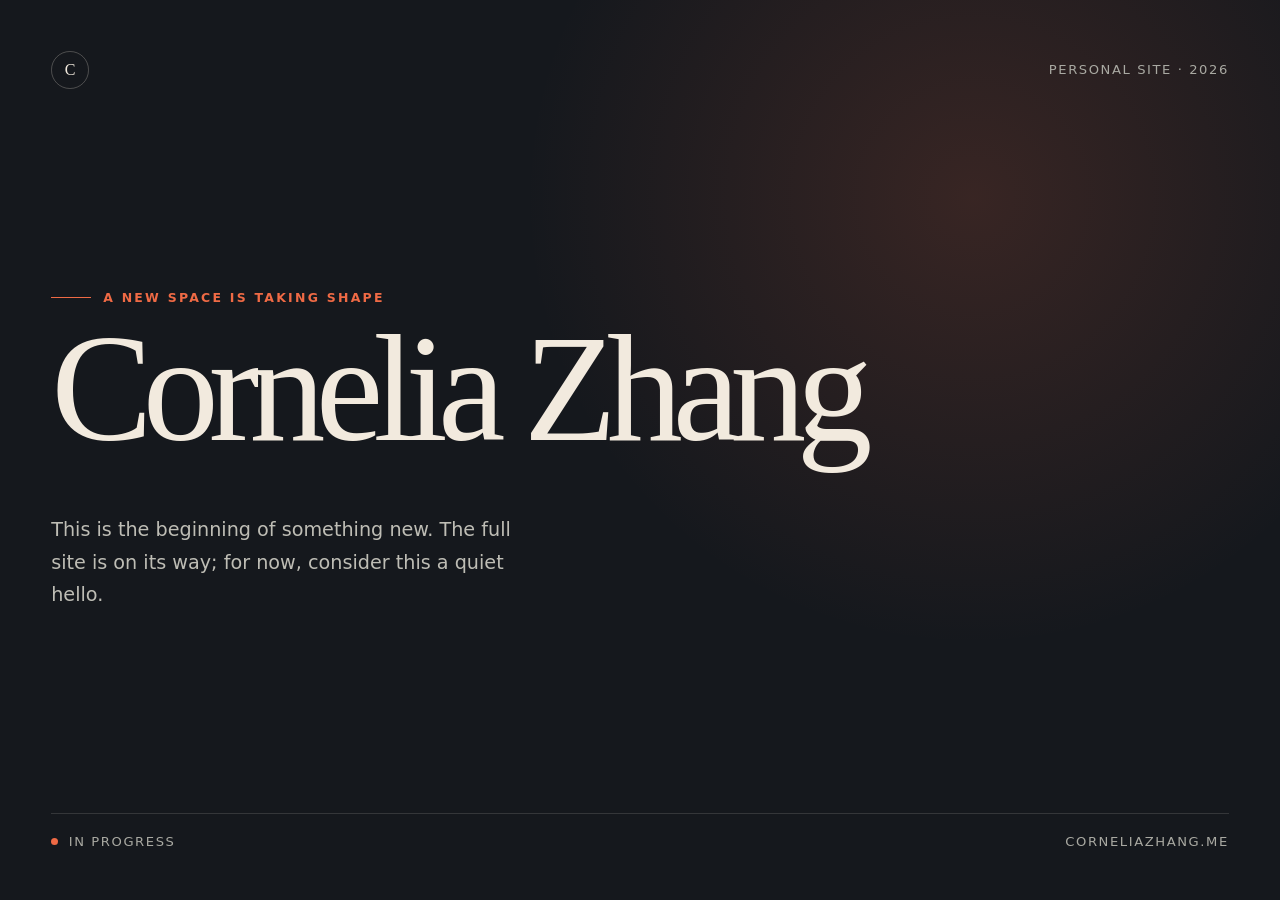
==== index.html @ 50d10817 "Add initial personal site" ====
<!doctype html>
<html lang="en">
  <head>
    <meta charset="UTF-8" />
    <meta name="viewport" content="width=device-width, initial-scale=1" />
    <meta
      name="description"
      content="The personal website of Cornelia Zhang."
    />
    <meta name="theme-color" content="#15181d" />
    <link
      rel="icon"
      type="image/svg+xml"
      href="data:image/svg+xml,%3Csvg xmlns='http://www.w3.org/2000/svg' viewBox='0 0 64 64'%3E%3Crect width='64' height='64' rx='16' fill='%2315181d'/%3E%3Cpath d='M42 20c-2.6-3-6.1-4.5-10.3-4.5C22.5 15.5 16 22.2 16 32s6.5 16.5 15.7 16.5c4.2 0 7.7-1.5 10.3-4.5' fill='none' stroke='%23f2eade' stroke-width='5' stroke-linecap='round'/%3E%3Ccircle cx='44' cy='32' r='3.5' fill='%23ef6a45'/%3E%3C/svg%3E"
    />
    <title>Cornelia Zhang</title>
    <style>
      :root {
        color-scheme: dark;
        font-family: Inter, ui-sans-serif, system-ui, -apple-system,
          BlinkMacSystemFont, "Segoe UI", sans-serif;
        background: #15181d;
        color: #f2eade;
      }

      * {
        box-sizing: border-box;
      }

      body {
        min-width: 320px;
        min-height: 100vh;
        margin: 0;
        overflow: hidden;
        background:
          radial-gradient(circle at 76% 22%, rgba(239, 106, 69, 0.16), transparent 28rem),
          #15181d;
      }

      body::before {
        position: fixed;
        inset: 0;
        z-index: -1;
        background-image:
          linear-gradient(rgba(242, 234, 222, 0.055) 1px, transparent 1px),
          linear-gradient(90deg, rgba(242, 234, 222, 0.055) 1px, transparent 1px);
        background-size: 4.5rem 4.5rem;
        content: "";
        mask-image: linear-gradient(to bottom, black, transparent 78%);
      }

      main {
        display: grid;
        min-height: 100vh;
        grid-template-rows: auto 1fr auto;
        padding: clamp(1.5rem, 4vw, 3.75rem);
      }

      header,
      footer {
        display: flex;
        align-items: center;
        justify-content: space-between;
        color: #a9a9a2;
        font-size: 0.82rem;
        letter-spacing: 0.12em;
        text-transform: uppercase;
      }

      .mark {
        display: grid;
        width: 2.35rem;
        height: 2.35rem;
        place-items: center;
        border: 1px solid rgba(242, 234, 222, 0.25);
        border-radius: 50%;
        color: #f2eade;
        font-family: Georgia, "Times New Roman", serif;
        font-size: 1rem;
        letter-spacing: 0;
        text-transform: none;
      }

      .intro {
        align-self: center;
        max-width: 68rem;
        padding: 6vh 0;
      }

      .eyebrow {
        display: flex;
        align-items: center;
        gap: 0.75rem;
        margin: 0 0 1.35rem;
        color: #ef6a45;
        font-size: 0.78rem;
        font-weight: 600;
        letter-spacing: 0.18em;
        text-transform: uppercase;
      }

      .eyebrow::before {
        width: 2.5rem;
        height: 1px;
        background: currentColor;
        content: "";
      }

      h1 {
        max-width: 11ch;
        margin: 0;
        font-family: Georgia, "Times New Roman", serif;
        font-size: clamp(4rem, 12vw, 9.5rem);
        font-weight: 400;
        letter-spacing: -0.065em;
        line-height: 0.84;
      }

      .note {
        max-width: 31rem;
        margin: clamp(2rem, 5vw, 3.75rem) 0 0;
        color: #bebdb5;
        font-size: clamp(1rem, 1.6vw, 1.2rem);
        line-height: 1.7;
      }

      footer {
        border-top: 1px solid rgba(242, 234, 222, 0.14);
        padding-top: 1.25rem;
      }

      .status {
        display: flex;
        align-items: center;
        gap: 0.65rem;
      }

      .status::before {
        width: 0.45rem;
        height: 0.45rem;
        border-radius: 50%;
        background: #ef6a45;
        content: "";
        box-shadow: 0 0 0 0 rgba(239, 106, 69, 0.5);
        animation: pulse 2.8s ease-out infinite;
      }

      @keyframes pulse {
        45% {
          box-shadow: 0 0 0 0.45rem rgba(239, 106, 69, 0);
        }
      }

      @media (max-width: 40rem) {
        body::before {
          background-size: 3.5rem 3.5rem;
        }

        header span:last-child,
        footer span:last-child {
          display: none;
        }

        h1 {
          font-size: clamp(4rem, 21vw, 6.5rem);
        }
      }

      @media (prefers-reduced-motion: reduce) {
        .status::before {
          animation: none;
        }
      }
    </style>
  </head>
  <body>
    <main>
      <header>
        <span class="mark" aria-label="Cornelia Zhang">C</span>
        <span>Personal site · 2026</span>
      </header>

      <section class="intro" aria-labelledby="site-title">
        <p class="eyebrow">A new space is taking shape</p>
        <h1 id="site-title">Cornelia Zhang</h1>
        <p class="note">
          This is the beginning of something new. The full site is on its way;
          for now, consider this a quiet hello.
        </p>
      </section>

      <footer>
        <span class="status">In progress</span>
        <span>corneliazhang.me</span>
      </footer>
    </main>
  </body>
</html>
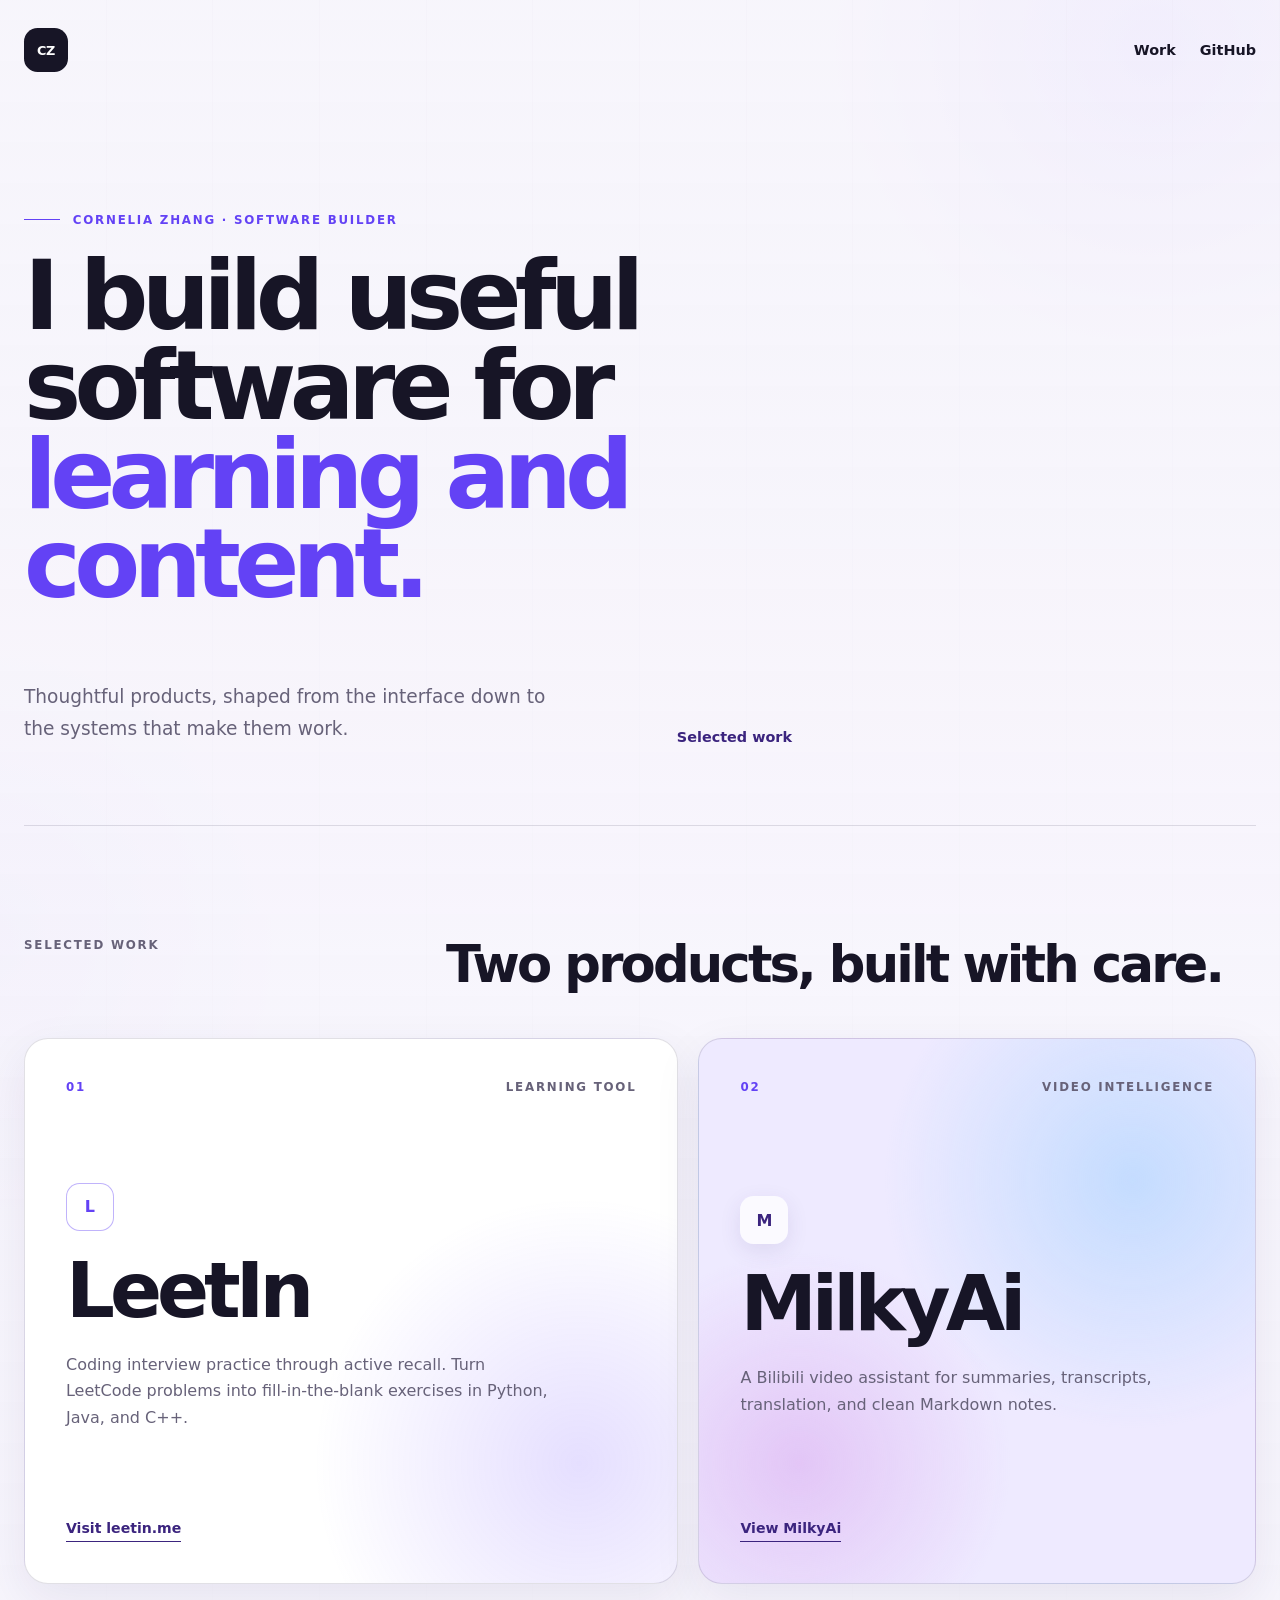
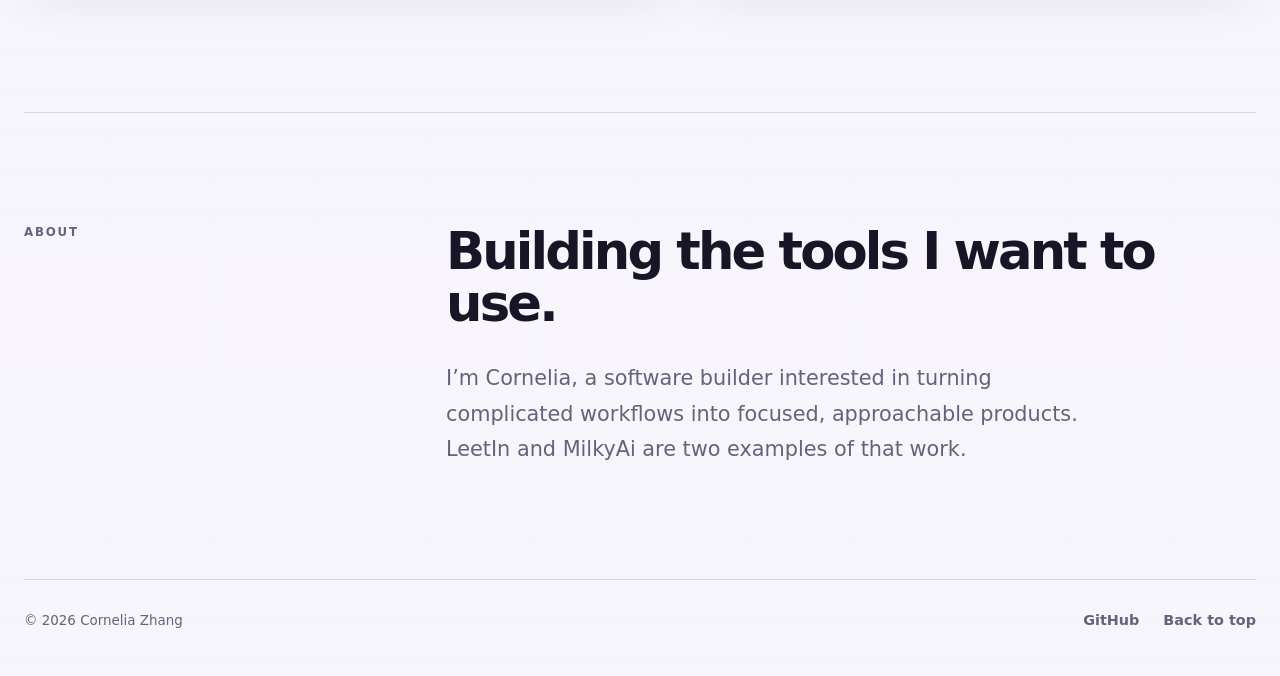
==== commit 436f6897: "Build portfolio homepage" ====
--- a/index.html
+++ b/index.html
@@ -3,196 +3,82 @@
   <head>
     <meta charset="UTF-8" />
     <meta name="viewport" content="width=device-width, initial-scale=1" />
-    <meta
-      name="description"
-      content="The personal website of Cornelia Zhang."
-    />
-    <meta name="theme-color" content="#15181d" />
-    <link
-      rel="icon"
-      type="image/svg+xml"
-      href="data:image/svg+xml,%3Csvg xmlns='http://www.w3.org/2000/svg' viewBox='0 0 64 64'%3E%3Crect width='64' height='64' rx='16' fill='%2315181d'/%3E%3Cpath d='M42 20c-2.6-3-6.1-4.5-10.3-4.5C22.5 15.5 16 22.2 16 32s6.5 16.5 15.7 16.5c4.2 0 7.7-1.5 10.3-4.5' fill='none' stroke='%23f2eade' stroke-width='5' stroke-linecap='round'/%3E%3Ccircle cx='44' cy='32' r='3.5' fill='%23ef6a45'/%3E%3C/svg%3E"
-    />
-    <title>Cornelia Zhang</title>
-    <style>
-      :root {
-        color-scheme: dark;
-        font-family: Inter, ui-sans-serif, system-ui, -apple-system,
-          BlinkMacSystemFont, "Segoe UI", sans-serif;
-        background: #15181d;
-        color: #f2eade;
-      }
-
-      * {
-        box-sizing: border-box;
-      }
-
-      body {
-        min-width: 320px;
-        min-height: 100vh;
-        margin: 0;
-        overflow: hidden;
-        background:
-          radial-gradient(circle at 76% 22%, rgba(239, 106, 69, 0.16), transparent 28rem),
-          #15181d;
-      }
-
-      body::before {
-        position: fixed;
-        inset: 0;
-        z-index: -1;
-        background-image:
-          linear-gradient(rgba(242, 234, 222, 0.055) 1px, transparent 1px),
-          linear-gradient(90deg, rgba(242, 234, 222, 0.055) 1px, transparent 1px);
-        background-size: 4.5rem 4.5rem;
-        content: "";
-        mask-image: linear-gradient(to bottom, black, transparent 78%);
-      }
-
-      main {
-        display: grid;
-        min-height: 100vh;
-        grid-template-rows: auto 1fr auto;
-        padding: clamp(1.5rem, 4vw, 3.75rem);
-      }
-
-      header,
-      footer {
-        display: flex;
-        align-items: center;
-        justify-content: space-between;
-        color: #a9a9a2;
-        font-size: 0.82rem;
-        letter-spacing: 0.12em;
-        text-transform: uppercase;
-      }
-
-      .mark {
-        display: grid;
-        width: 2.35rem;
-        height: 2.35rem;
-        place-items: center;
-        border: 1px solid rgba(242, 234, 222, 0.25);
-        border-radius: 50%;
-        color: #f2eade;
-        font-family: Georgia, "Times New Roman", serif;
-        font-size: 1rem;
-        letter-spacing: 0;
-        text-transform: none;
-      }
-
-      .intro {
-        align-self: center;
-        max-width: 68rem;
-        padding: 6vh 0;
-      }
-
-      .eyebrow {
-        display: flex;
-        align-items: center;
-        gap: 0.75rem;
-        margin: 0 0 1.35rem;
-        color: #ef6a45;
-        font-size: 0.78rem;
-        font-weight: 600;
-        letter-spacing: 0.18em;
-        text-transform: uppercase;
-      }
-
-      .eyebrow::before {
-        width: 2.5rem;
-        height: 1px;
-        background: currentColor;
-        content: "";
-      }
-
-      h1 {
-        max-width: 11ch;
-        margin: 0;
-        font-family: Georgia, "Times New Roman", serif;
-        font-size: clamp(4rem, 12vw, 9.5rem);
-        font-weight: 400;
-        letter-spacing: -0.065em;
-        line-height: 0.84;
-      }
-
-      .note {
-        max-width: 31rem;
-        margin: clamp(2rem, 5vw, 3.75rem) 0 0;
-        color: #bebdb5;
-        font-size: clamp(1rem, 1.6vw, 1.2rem);
-        line-height: 1.7;
-      }
-
-      footer {
-        border-top: 1px solid rgba(242, 234, 222, 0.14);
-        padding-top: 1.25rem;
-      }
-
-      .status {
-        display: flex;
-        align-items: center;
-        gap: 0.65rem;
-      }
-
-      .status::before {
-        width: 0.45rem;
-        height: 0.45rem;
-        border-radius: 50%;
-        background: #ef6a45;
-        content: "";
-        box-shadow: 0 0 0 0 rgba(239, 106, 69, 0.5);
-        animation: pulse 2.8s ease-out infinite;
-      }
-
-      @keyframes pulse {
-        45% {
-          box-shadow: 0 0 0 0.45rem rgba(239, 106, 69, 0);
-        }
-      }
-
-      @media (max-width: 40rem) {
-        body::before {
-          background-size: 3.5rem 3.5rem;
-        }
-
-        header span:last-child,
-        footer span:last-child {
-          display: none;
-        }
-
-        h1 {
-          font-size: clamp(4rem, 21vw, 6.5rem);
-        }
-      }
-
-      @media (prefers-reduced-motion: reduce) {
-        .status::before {
-          animation: none;
-        }
-      }
-    </style>
+    <meta name="description" content="Cornelia Zhang is a software builder creating thoughtful tools for learning and content." />
+    <meta name="theme-color" content="#f7f5fc" />
+    <link rel="icon" type="image/svg+xml" href="data:image/svg+xml,%3Csvg xmlns='http://www.w3.org/2000/svg' viewBox='0 0 64 64'%3E%3Crect width='64' height='64' rx='17' fill='%236342f5'/%3E%3Cpath d='M42 20c-2.6-3-6.1-4.5-10.3-4.5C22.5 15.5 16 22.2 16 32s6.5 16.5 15.7 16.5c4.2 0 7.7-1.5 10.3-4.5' fill='none' stroke='white' stroke-width='5' stroke-linecap='round'/%3E%3Ccircle cx='44' cy='32' r='3.5' fill='%23d7cfff'/%3E%3C/svg%3E" />
+    <link rel="stylesheet" href="./styles.css" />
+    <title>Cornelia Zhang — Software Builder</title>
   </head>
   <body>
-    <main>
-      <header>
-        <span class="mark" aria-label="Cornelia Zhang">C</span>
-        <span>Personal site · 2026</span>
-      </header>
+    <div class="ambient ambient-one" aria-hidden="true"></div>
+    <div class="ambient ambient-two" aria-hidden="true"></div>
 
-      <section class="intro" aria-labelledby="site-title">
-        <p class="eyebrow">A new space is taking shape</p>
-        <h1 id="site-title">Cornelia Zhang</h1>
-        <p class="note">
-          This is the beginning of something new. The full site is on its way;
-          for now, consider this a quiet hello.
-        </p>
+    <header class="site-header">
+      <a class="wordmark" href="#top" aria-label="Cornelia Zhang, home"><span>CZ</span></a>
+      <nav aria-label="Primary navigation">
+        <a href="#work">Work</a>
+        <a href="https://github.com/Kaitzz" target="_blank" rel="noopener noreferrer">GitHub</a>
+      </nav>
+    </header>
+
+    <main id="top">
+      <section class="hero" aria-labelledby="hero-title">
+        <p class="kicker">Cornelia Zhang · Software Builder</p>
+        <h1 id="hero-title">I build useful software for <span>learning and content.</span></h1>
+        <div class="hero-footer">
+          <p>Thoughtful products, shaped from the interface down to the systems that make them work.</p>
+          <a class="text-link" href="#work">Selected work</a>
+        </div>
       </section>
 
-      <footer>
-        <span class="status">In progress</span>
-        <span>corneliazhang.me</span>
-      </footer>
+      <section class="work" id="work" aria-labelledby="work-title">
+        <div class="section-heading">
+          <p class="section-label">Selected work</p>
+          <h2 id="work-title">Two products, built with care.</h2>
+        </div>
+
+        <div class="project-grid">
+          <article class="project-card project-leetin">
+            <a class="project-link" href="https://leetin.me/" target="_blank" rel="noopener noreferrer" aria-label="Visit LeetIn">
+              <div class="project-topline"><span class="project-number">01</span><span>Learning tool</span></div>
+              <div class="project-copy">
+                <div class="product-mark leetin-mark" aria-hidden="true">L</div>
+                <h3>LeetIn</h3>
+                <p>Coding interview practice through active recall. Turn LeetCode problems into fill-in-the-blank exercises in Python, Java, and C++.</p>
+              </div>
+              <span class="project-action">Visit leetin.me</span>
+            </a>
+          </article>
+
+          <article class="project-card project-milky">
+            <a class="project-link" href="./milky/" aria-label="Visit the MilkyAi project page">
+              <div class="project-topline"><span class="project-number">02</span><span>Video intelligence</span></div>
+              <div class="project-copy">
+                <div class="product-mark milky-mark" aria-hidden="true">M</div>
+                <h3>MilkyAi</h3>
+                <p>A Bilibili video assistant for summaries, transcripts, translation, and clean Markdown notes.</p>
+              </div>
+              <span class="project-action">View MilkyAi</span>
+            </a>
+          </article>
+        </div>
+      </section>
+
+      <section class="about" aria-labelledby="about-title">
+        <p class="section-label">About</p>
+        <div class="about-content">
+          <h2 id="about-title">Building the tools I want to use.</h2>
+          <p>I’m Cornelia, a software builder interested in turning complicated workflows into focused, approachable products. LeetIn and MilkyAi are two examples of that work.</p>
+        </div>
+      </section>
     </main>
+
+    <footer>
+      <p>© 2026 Cornelia Zhang</p>
+      <div class="footer-links">
+        <a href="https://github.com/Kaitzz" target="_blank" rel="noopener noreferrer">GitHub</a>
+        <a href="#top">Back to top</a>
+      </div>
+    </footer>
   </body>
 </html>
--- a/styles.css
+++ b/styles.css
@@ -0,0 +1,278 @@
+:root {
+  color-scheme: light;
+  --ink: #171526;
+  --muted: #676279;
+  --violet: #6342f5;
+  --violet-dark: #3b247e;
+  --paper: #f7f5fc;
+  --white: #ffffff;
+  --line: rgba(45, 37, 75, 0.14);
+  font-family: Inter, ui-sans-serif, system-ui, -apple-system, BlinkMacSystemFont, "Segoe UI", sans-serif;
+  background: var(--paper);
+  color: var(--ink);
+  font-synthesis: none;
+}
+
+* { box-sizing: border-box; }
+html { scroll-behavior: smooth; }
+
+body {
+  min-width: 320px;
+  margin: 0;
+  overflow-x: hidden;
+  background:
+    linear-gradient(rgba(247, 245, 252, 0.76), rgba(247, 245, 252, 0.98)),
+    repeating-linear-gradient(90deg, transparent 0, transparent calc(8.333vw - 1px), rgba(45, 37, 75, 0.05) calc(8.333vw - 1px), rgba(45, 37, 75, 0.05) 8.333vw);
+  color: var(--ink);
+}
+
+a { color: inherit; text-decoration: none; }
+
+.ambient {
+  position: absolute;
+  z-index: -1;
+  border-radius: 50%;
+  pointer-events: none;
+}
+
+.ambient-one {
+  top: -18rem;
+  right: -13rem;
+  width: 42rem;
+  height: 42rem;
+  background: radial-gradient(circle, rgba(164, 139, 255, 0.28), transparent 67%);
+}
+
+.ambient-two {
+  top: 40rem;
+  left: -20rem;
+  width: 38rem;
+  height: 38rem;
+  background: radial-gradient(circle, rgba(99, 66, 245, 0.13), transparent 68%);
+}
+
+.site-header, main, footer {
+  width: min(100% - 3rem, 78rem);
+  margin-inline: auto;
+}
+
+.site-header {
+  display: flex;
+  align-items: center;
+  justify-content: space-between;
+  padding-top: 1.75rem;
+}
+
+.wordmark {
+  display: grid;
+  width: 2.75rem;
+  height: 2.75rem;
+  place-items: center;
+  border-radius: 0.85rem;
+  background: var(--ink);
+  color: var(--white);
+  font-size: 0.8rem;
+  font-weight: 750;
+  letter-spacing: -0.03em;
+  transition: transform 180ms ease, background-color 180ms ease;
+}
+
+.wordmark:hover { transform: rotate(-4deg); background: var(--violet); }
+nav, .footer-links { display: flex; align-items: center; gap: 1.5rem; }
+
+nav a, .footer-links a, .text-link {
+  position: relative;
+  font-size: 0.9rem;
+  font-weight: 650;
+}
+
+nav a::after, .footer-links a::after, .text-link::after {
+  position: absolute;
+  right: 0;
+  bottom: -0.3rem;
+  left: 0;
+  height: 1px;
+  background: currentColor;
+  content: "";
+  transform: scaleX(0);
+  transform-origin: right;
+  transition: transform 180ms ease;
+}
+
+nav a:hover::after, .footer-links a:hover::after, .text-link:hover::after {
+  transform: scaleX(1);
+  transform-origin: left;
+}
+
+.hero {
+  display: flex;
+  min-height: min(47rem, calc(100vh - 4.5rem));
+  flex-direction: column;
+  justify-content: center;
+  padding: clamp(5.5rem, 11vw, 9.5rem) 0 5rem;
+}
+
+.kicker, .section-label, .project-topline {
+  margin: 0;
+  font-size: 0.74rem;
+  font-weight: 720;
+  letter-spacing: 0.15em;
+  text-transform: uppercase;
+}
+
+.kicker { display: flex; align-items: center; gap: 0.8rem; color: var(--violet); }
+.kicker::before { width: 2.25rem; height: 1px; background: currentColor; content: ""; }
+
+h1 {
+  max-width: 15ch;
+  margin: 1.6rem 0 0;
+  font-size: clamp(3.4rem, 7.5vw, 7rem);
+  font-weight: 640;
+  letter-spacing: -0.07em;
+  line-height: 0.93;
+}
+
+h1 span { color: var(--violet); }
+
+.hero-footer {
+  display: grid;
+  max-width: 48rem;
+  grid-template-columns: 1fr auto;
+  align-items: end;
+  gap: 3rem;
+  margin-top: clamp(2.5rem, 6vw, 4.5rem);
+}
+
+.hero-footer p {
+  max-width: 34rem;
+  margin: 0;
+  color: var(--muted);
+  font-size: clamp(1rem, 1.5vw, 1.16rem);
+  line-height: 1.7;
+}
+
+.text-link { color: var(--violet-dark); white-space: nowrap; }
+.work { padding: 7rem 0 8rem; border-top: 1px solid var(--line); }
+
+.section-heading {
+  display: grid;
+  grid-template-columns: 0.65fr 1.35fr;
+  align-items: start;
+  gap: 2rem;
+  margin-bottom: 3rem;
+}
+
+.section-label { color: var(--muted); }
+
+.section-heading h2, .about h2 {
+  margin: 0;
+  font-size: clamp(2rem, 4vw, 3.7rem);
+  font-weight: 610;
+  letter-spacing: -0.055em;
+  line-height: 1.02;
+}
+
+.project-grid { display: grid; grid-template-columns: 1.08fr 0.92fr; gap: 1.25rem; }
+
+.project-card {
+  min-height: 34rem;
+  overflow: hidden;
+  border: 1px solid var(--line);
+  border-radius: 1.5rem;
+  box-shadow: 0 1rem 3rem rgba(41, 29, 84, 0.08);
+  transition: transform 240ms ease, box-shadow 240ms ease;
+}
+
+.project-card:hover { transform: translateY(-0.4rem); box-shadow: 0 1.5rem 4rem rgba(41, 29, 84, 0.14); }
+
+.project-leetin {
+  background: radial-gradient(circle at 85% 78%, rgba(112, 77, 255, 0.18), transparent 38%), var(--white);
+}
+
+.project-milky {
+  background: radial-gradient(circle at 18% 78%, rgba(213, 154, 236, 0.45), transparent 34%), radial-gradient(circle at 78% 26%, rgba(147, 204, 255, 0.46), transparent 42%), #eeeaff;
+}
+
+.project-link {
+  display: flex;
+  height: 100%;
+  min-height: inherit;
+  flex-direction: column;
+  padding: clamp(1.5rem, 3.2vw, 2.6rem);
+}
+
+.project-topline { display: flex; justify-content: space-between; color: var(--muted); }
+.project-number { color: var(--violet); }
+.project-copy { margin: auto 0; }
+
+.product-mark {
+  display: grid;
+  width: 3rem;
+  height: 3rem;
+  place-items: center;
+  margin-bottom: 1.5rem;
+  border-radius: 0.85rem;
+  font-weight: 800;
+}
+
+.leetin-mark { border: 1px solid rgba(99, 66, 245, 0.4); background: rgba(255, 255, 255, 0.72); color: var(--violet); }
+.milky-mark { background: rgba(255, 255, 255, 0.75); color: var(--violet-dark); box-shadow: 0 0.4rem 1.3rem rgba(68, 51, 120, 0.1); }
+
+.project-copy h3 {
+  margin: 0;
+  font-size: clamp(3rem, 6vw, 5.6rem);
+  font-weight: 640;
+  letter-spacing: -0.065em;
+  line-height: 0.95;
+}
+
+.project-copy p { max-width: 31rem; margin: 1.5rem 0 0; color: var(--muted); font-size: 1rem; line-height: 1.65; }
+
+.project-action {
+  align-self: flex-start;
+  border-bottom: 1px solid currentColor;
+  color: var(--violet-dark);
+  font-size: 0.88rem;
+  font-weight: 700;
+  padding-bottom: 0.28rem;
+}
+
+.about { display: grid; grid-template-columns: 0.65fr 1.35fr; gap: 2rem; padding: 7rem 0; border-top: 1px solid var(--line); }
+.about-content { max-width: 48rem; }
+.about-content p { max-width: 41rem; margin: 2rem 0 0; color: var(--muted); font-size: clamp(1.05rem, 1.8vw, 1.3rem); line-height: 1.7; }
+
+footer {
+  display: flex;
+  align-items: center;
+  justify-content: space-between;
+  padding: 2rem 0 3rem;
+  border-top: 1px solid var(--line);
+  color: var(--muted);
+  font-size: 0.84rem;
+}
+
+footer p { margin: 0; }
+a:focus-visible { border-radius: 0.25rem; outline: 3px solid rgba(99, 66, 245, 0.4); outline-offset: 4px; }
+
+@media (max-width: 48rem) {
+  .site-header, main, footer { width: min(100% - 2rem, 78rem); }
+  .hero { min-height: auto; padding: 7rem 0 6rem; }
+  .hero-footer, .section-heading, .about { grid-template-columns: 1fr; }
+  .hero-footer { align-items: start; gap: 1.5rem; }
+  .project-grid { grid-template-columns: 1fr; }
+  .project-card { min-height: 29rem; }
+  .work { padding: 5rem 0 6rem; }
+  .about { gap: 1.5rem; padding: 5rem 0; }
+}
+
+@media (max-width: 30rem) {
+  nav { gap: 1rem; }
+  h1 { font-size: clamp(3.25rem, 16vw, 5rem); }
+  .project-card { min-height: 27rem; }
+  footer { align-items: flex-start; flex-direction: column; gap: 1rem; }
+}
+
+@media (prefers-reduced-motion: reduce) {
+  html { scroll-behavior: auto; }
+  *, *::before, *::after { transition-duration: 0.01ms !important; }
+}
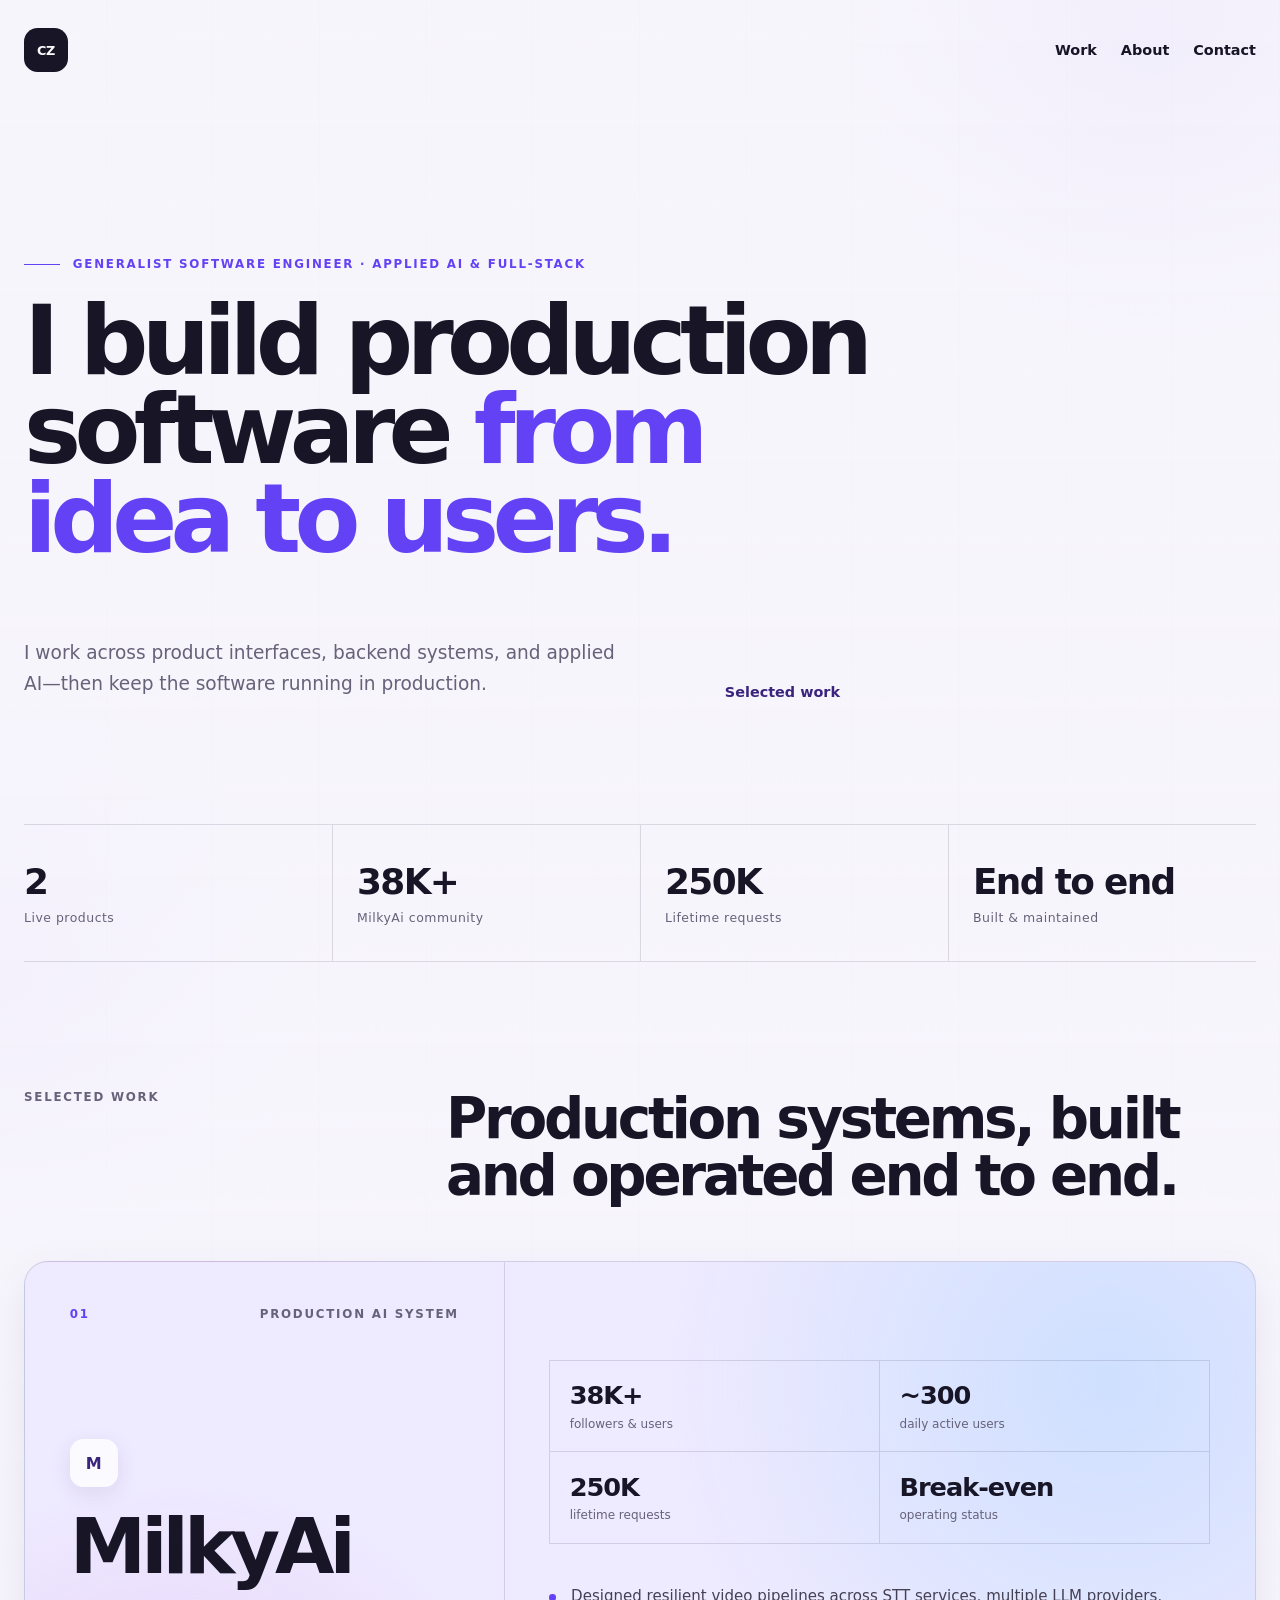
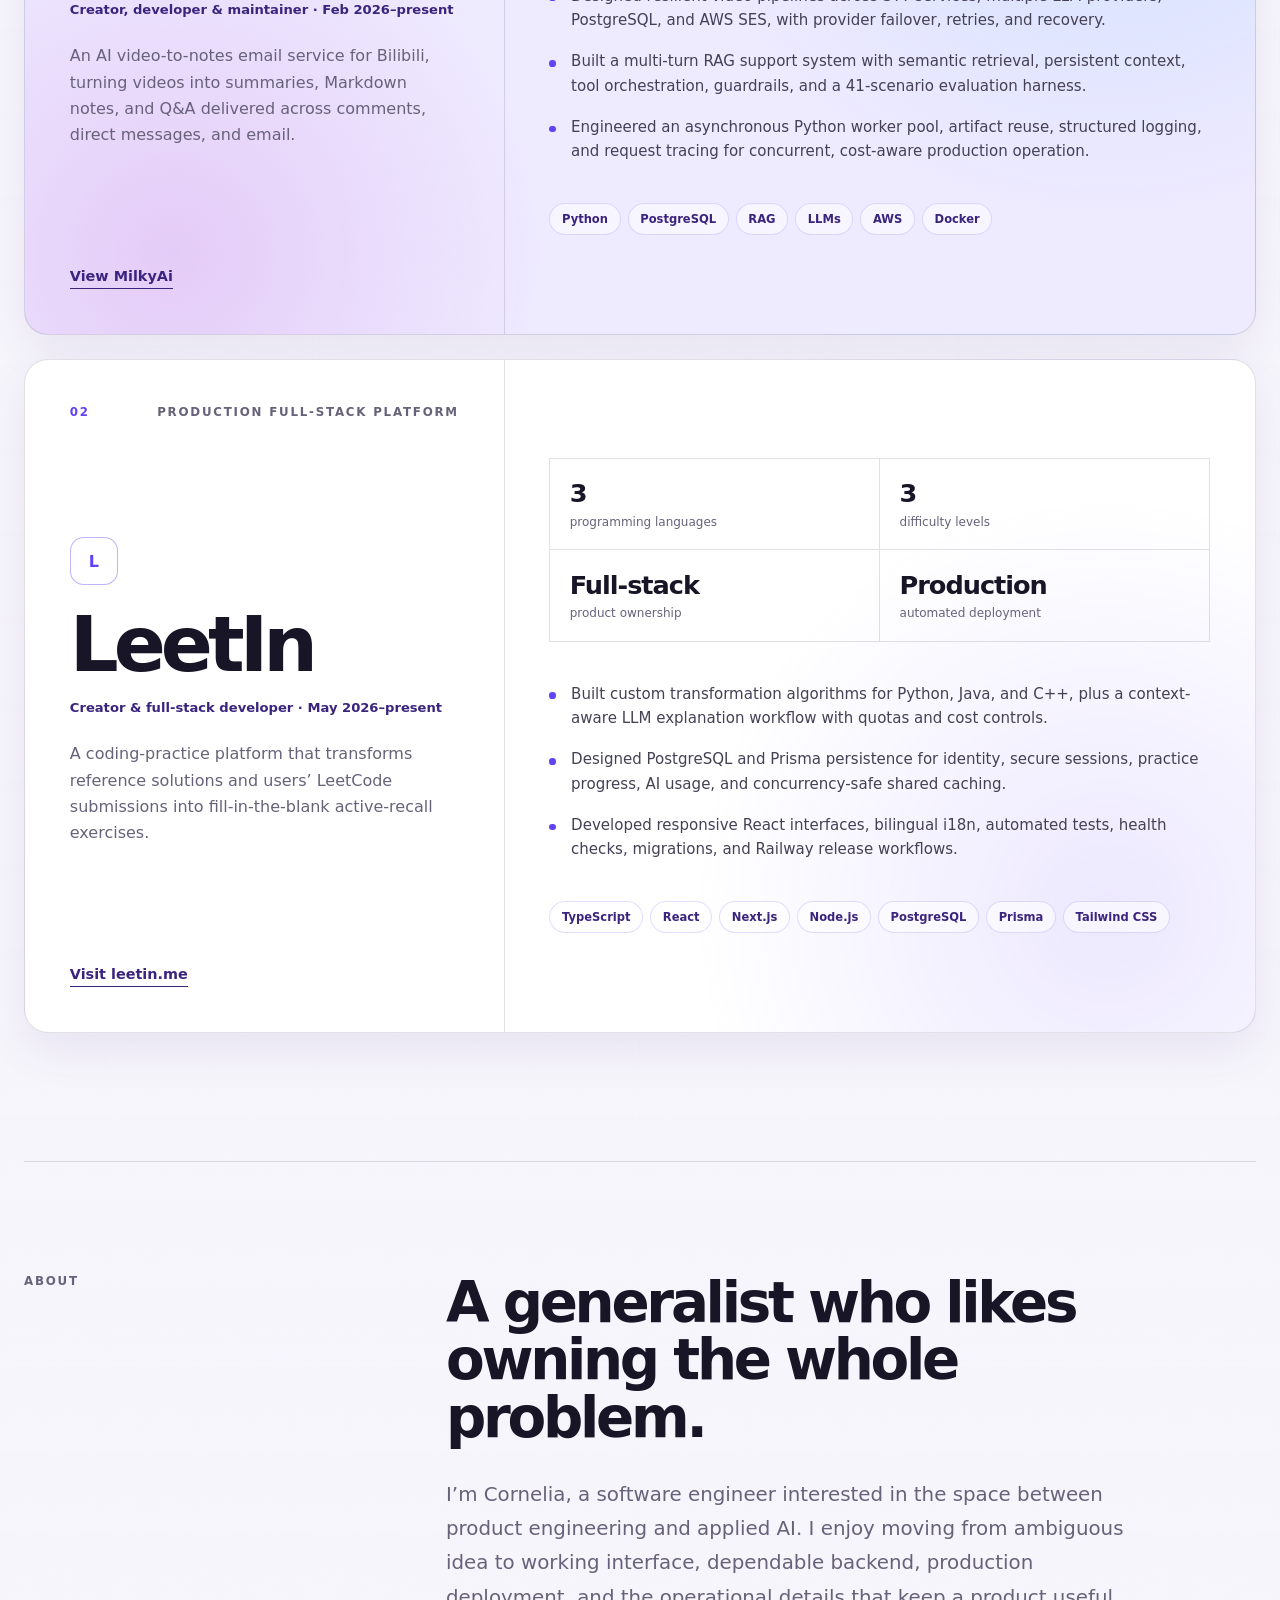
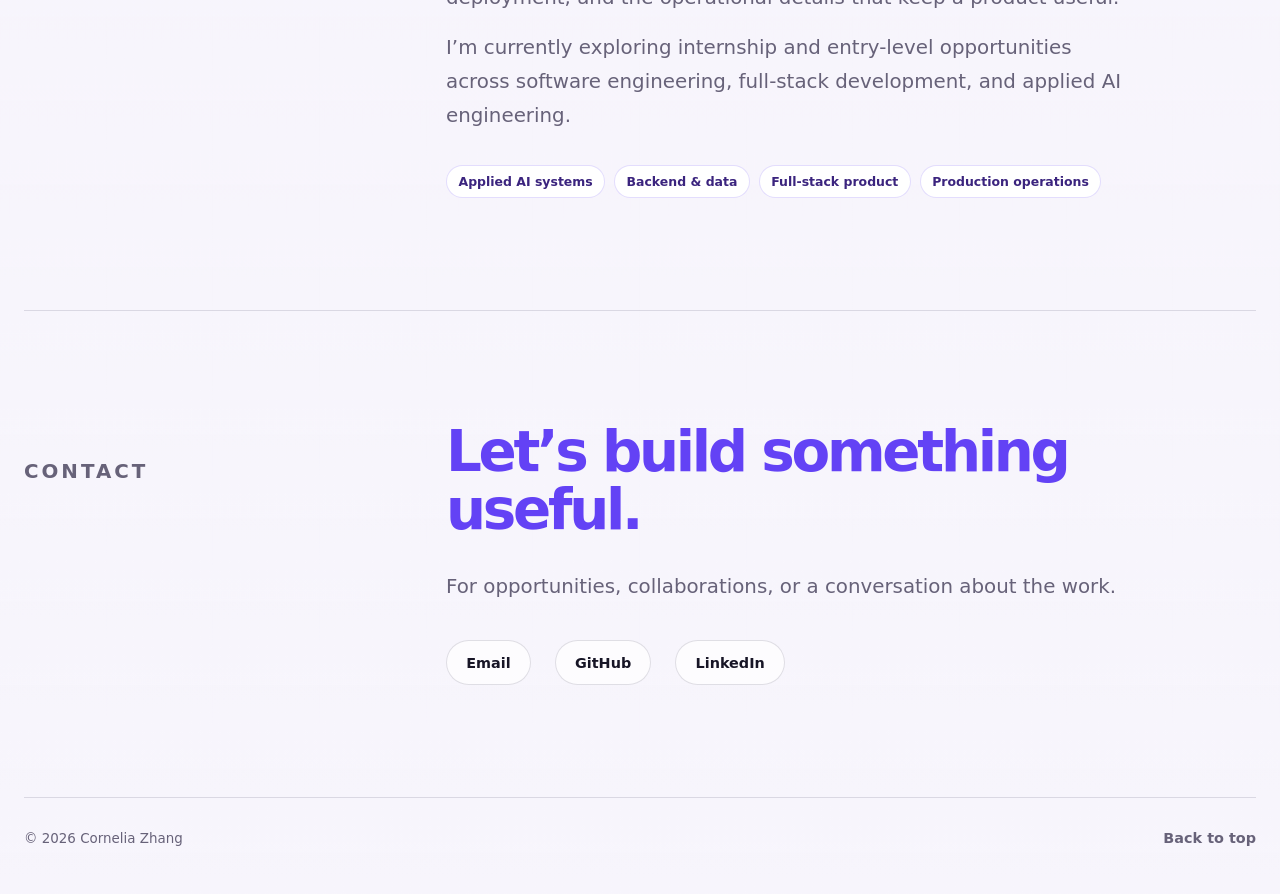
==== commit a60de929: "Add portfolio project details" ====
--- a/index.html
+++ b/index.html
@@ -3,11 +3,11 @@
   <head>
     <meta charset="UTF-8" />
     <meta name="viewport" content="width=device-width, initial-scale=1" />
-    <meta name="description" content="Cornelia Zhang is a software builder creating thoughtful tools for learning and content." />
+    <meta name="description" content="Cornelia Zhang is a generalist software engineer building production full-stack and applied-AI products." />
     <meta name="theme-color" content="#f7f5fc" />
     <link rel="icon" type="image/svg+xml" href="data:image/svg+xml,%3Csvg xmlns='http://www.w3.org/2000/svg' viewBox='0 0 64 64'%3E%3Crect width='64' height='64' rx='17' fill='%236342f5'/%3E%3Cpath d='M42 20c-2.6-3-6.1-4.5-10.3-4.5C22.5 15.5 16 22.2 16 32s6.5 16.5 15.7 16.5c4.2 0 7.7-1.5 10.3-4.5' fill='none' stroke='white' stroke-width='5' stroke-linecap='round'/%3E%3Ccircle cx='44' cy='32' r='3.5' fill='%23d7cfff'/%3E%3C/svg%3E" />
     <link rel="stylesheet" href="./styles.css" />
-    <title>Cornelia Zhang — Software Builder</title>
+    <title>Cornelia Zhang — Software Engineer</title>
   </head>
   <body>
     <div class="ambient ambient-one" aria-hidden="true"></div>
@@ -17,68 +17,129 @@
       <a class="wordmark" href="#top" aria-label="Cornelia Zhang, home"><span>CZ</span></a>
       <nav aria-label="Primary navigation">
         <a href="#work">Work</a>
-        <a href="https://github.com/Kaitzz" target="_blank" rel="noopener noreferrer">GitHub</a>
+        <a href="#about">About</a>
+        <a href="#contact">Contact</a>
       </nav>
     </header>
 
     <main id="top">
       <section class="hero" aria-labelledby="hero-title">
-        <p class="kicker">Cornelia Zhang · Software Builder</p>
-        <h1 id="hero-title">I build useful software for <span>learning and content.</span></h1>
+        <p class="kicker">Generalist software engineer · Applied AI &amp; full-stack</p>
+        <h1 id="hero-title">I build production software <span>from idea to users.</span></h1>
         <div class="hero-footer">
-          <p>Thoughtful products, shaped from the interface down to the systems that make them work.</p>
+          <p>I work across product interfaces, backend systems, and applied AI—then keep the software running in production.</p>
           <a class="text-link" href="#work">Selected work</a>
         </div>
+      </section>
+
+      <section class="impact" aria-label="Selected impact">
+        <div><strong>2</strong><span>Live products</span></div>
+        <div><strong>38K+</strong><span>MilkyAi community</span></div>
+        <div><strong>250K</strong><span>Lifetime requests</span></div>
+        <div><strong>End to end</strong><span>Built &amp; maintained</span></div>
       </section>
 
       <section class="work" id="work" aria-labelledby="work-title">
         <div class="section-heading">
           <p class="section-label">Selected work</p>
-          <h2 id="work-title">Two products, built with care.</h2>
+          <h2 id="work-title">Production systems, built and operated end to end.</h2>
         </div>
 
-        <div class="project-grid">
+        <div class="project-list">
+          <article class="project-card project-milky">
+            <div class="project-intro">
+              <div class="project-topline"><span class="project-number">01</span><span>Production AI system</span></div>
+              <div>
+                <div class="product-mark milky-mark" aria-hidden="true">M</div>
+                <h3>MilkyAi</h3>
+                <p class="project-role">Creator, developer &amp; maintainer · Feb 2026–present</p>
+                <p class="project-summary">An AI video-to-notes email service for Bilibili, turning videos into summaries, Markdown notes, and Q&amp;A delivered across comments, direct messages, and email.</p>
+              </div>
+              <a class="project-action" href="./milky/">View MilkyAi</a>
+            </div>
+
+            <div class="project-detail">
+              <dl class="metrics">
+                <div><dt>38K+</dt><dd>followers &amp; users</dd></div>
+                <div><dt>~300</dt><dd>daily active users</dd></div>
+                <div><dt>250K</dt><dd>lifetime requests</dd></div>
+                <div><dt>Break-even</dt><dd>operating status</dd></div>
+              </dl>
+              <ul class="highlights">
+                <li>Designed resilient video pipelines across STT services, multiple LLM providers, PostgreSQL, and AWS SES, with provider failover, retries, and recovery.</li>
+                <li>Built a multi-turn RAG support system with semantic retrieval, persistent context, tool orchestration, guardrails, and a 41-scenario evaluation harness.</li>
+                <li>Engineered an asynchronous Python worker pool, artifact reuse, structured logging, and request tracing for concurrent, cost-aware production operation.</li>
+              </ul>
+              <ul class="stack" aria-label="MilkyAi technology stack">
+                <li>Python</li><li>PostgreSQL</li><li>RAG</li><li>LLMs</li><li>AWS</li><li>Docker</li>
+              </ul>
+            </div>
+          </article>
+
           <article class="project-card project-leetin">
-            <a class="project-link" href="https://leetin.me/" target="_blank" rel="noopener noreferrer" aria-label="Visit LeetIn">
-              <div class="project-topline"><span class="project-number">01</span><span>Learning tool</span></div>
-              <div class="project-copy">
+            <div class="project-intro">
+              <div class="project-topline"><span class="project-number">02</span><span>Production full-stack platform</span></div>
+              <div>
                 <div class="product-mark leetin-mark" aria-hidden="true">L</div>
                 <h3>LeetIn</h3>
-                <p>Coding interview practice through active recall. Turn LeetCode problems into fill-in-the-blank exercises in Python, Java, and C++.</p>
+                <p class="project-role">Creator &amp; full-stack developer · May 2026–present</p>
+                <p class="project-summary">A coding-practice platform that transforms reference solutions and users’ LeetCode submissions into fill-in-the-blank active-recall exercises.</p>
               </div>
-              <span class="project-action">Visit leetin.me</span>
-            </a>
-          </article>
+              <a class="project-action" href="https://leetin.me/" target="_blank" rel="noopener noreferrer">Visit leetin.me</a>
+            </div>
 
-          <article class="project-card project-milky">
-            <a class="project-link" href="./milky/" aria-label="Visit the MilkyAi project page">
-              <div class="project-topline"><span class="project-number">02</span><span>Video intelligence</span></div>
-              <div class="project-copy">
-                <div class="product-mark milky-mark" aria-hidden="true">M</div>
-                <h3>MilkyAi</h3>
-                <p>A Bilibili video assistant for summaries, transcripts, translation, and clean Markdown notes.</p>
-              </div>
-              <span class="project-action">View MilkyAi</span>
-            </a>
+            <div class="project-detail">
+              <dl class="metrics">
+                <div><dt>3</dt><dd>programming languages</dd></div>
+                <div><dt>3</dt><dd>difficulty levels</dd></div>
+                <div><dt>Full-stack</dt><dd>product ownership</dd></div>
+                <div><dt>Production</dt><dd>automated deployment</dd></div>
+              </dl>
+              <ul class="highlights">
+                <li>Built custom transformation algorithms for Python, Java, and C++, plus a context-aware LLM explanation workflow with quotas and cost controls.</li>
+                <li>Designed PostgreSQL and Prisma persistence for identity, secure sessions, practice progress, AI usage, and concurrency-safe shared caching.</li>
+                <li>Developed responsive React interfaces, bilingual i18n, automated tests, health checks, migrations, and Railway release workflows.</li>
+              </ul>
+              <ul class="stack" aria-label="LeetIn technology stack">
+                <li>TypeScript</li><li>React</li><li>Next.js</li><li>Node.js</li><li>PostgreSQL</li><li>Prisma</li><li>Tailwind CSS</li>
+              </ul>
+            </div>
           </article>
         </div>
       </section>
 
-      <section class="about" aria-labelledby="about-title">
+      <section class="about" id="about" aria-labelledby="about-title">
         <p class="section-label">About</p>
         <div class="about-content">
-          <h2 id="about-title">Building the tools I want to use.</h2>
-          <p>I’m Cornelia, a software builder interested in turning complicated workflows into focused, approachable products. LeetIn and MilkyAi are two examples of that work.</p>
+          <h2 id="about-title">A generalist who likes owning the whole problem.</h2>
+          <p>I’m Cornelia, a software engineer interested in the space between product engineering and applied AI. I enjoy moving from ambiguous idea to working interface, dependable backend, production deployment, and the operational details that keep a product useful.</p>
+          <p>I’m currently exploring internship and entry-level opportunities across software engineering, full-stack development, and applied AI engineering.</p>
+          <ul class="capabilities" aria-label="Areas of focus">
+            <li>Applied AI systems</li>
+            <li>Backend &amp; data</li>
+            <li>Full-stack product</li>
+            <li>Production operations</li>
+          </ul>
+        </div>
+      </section>
+
+      <section class="contact" id="contact" aria-labelledby="contact-title">
+        <p class="section-label">Contact</p>
+        <div>
+          <h2 id="contact-title">Let’s build something useful.</h2>
+          <p>For opportunities, collaborations, or a conversation about the work.</p>
+          <div class="contact-links">
+            <a href="mailto:wyzhang@engineering.upenn.edu">Email</a>
+            <a href="https://github.com/Kaitzz" target="_blank" rel="noopener noreferrer">GitHub</a>
+            <a href="https://www.linkedin.com/" target="_blank" rel="noopener noreferrer">LinkedIn</a>
+          </div>
         </div>
       </section>
     </main>
 
     <footer>
       <p>© 2026 Cornelia Zhang</p>
-      <div class="footer-links">
-        <a href="https://github.com/Kaitzz" target="_blank" rel="noopener noreferrer">GitHub</a>
-        <a href="#top">Back to top</a>
-      </div>
+      <a href="#top">Back to top</a>
     </footer>
   </body>
 </html>
--- a/styles.css
+++ b/styles.css
@@ -21,47 +21,18 @@
   margin: 0;
   overflow-x: hidden;
   background:
-    linear-gradient(rgba(247, 245, 252, 0.76), rgba(247, 245, 252, 0.98)),
+    linear-gradient(rgba(247, 245, 252, 0.79), rgba(247, 245, 252, 0.98)),
     repeating-linear-gradient(90deg, transparent 0, transparent calc(8.333vw - 1px), rgba(45, 37, 75, 0.05) calc(8.333vw - 1px), rgba(45, 37, 75, 0.05) 8.333vw);
   color: var(--ink);
 }
 
 a { color: inherit; text-decoration: none; }
-
-.ambient {
-  position: absolute;
-  z-index: -1;
-  border-radius: 50%;
-  pointer-events: none;
-}
-
-.ambient-one {
-  top: -18rem;
-  right: -13rem;
-  width: 42rem;
-  height: 42rem;
-  background: radial-gradient(circle, rgba(164, 139, 255, 0.28), transparent 67%);
-}
-
-.ambient-two {
-  top: 40rem;
-  left: -20rem;
-  width: 38rem;
-  height: 38rem;
-  background: radial-gradient(circle, rgba(99, 66, 245, 0.13), transparent 68%);
-}
-
-.site-header, main, footer {
-  width: min(100% - 3rem, 78rem);
-  margin-inline: auto;
-}
-
-.site-header {
-  display: flex;
-  align-items: center;
-  justify-content: space-between;
-  padding-top: 1.75rem;
-}
+.ambient { position: absolute; z-index: -1; border-radius: 50%; pointer-events: none; }
+.ambient-one { top: -18rem; right: -13rem; width: 42rem; height: 42rem; background: radial-gradient(circle, rgba(164, 139, 255, 0.28), transparent 67%); }
+.ambient-two { top: 42rem; left: -20rem; width: 40rem; height: 40rem; background: radial-gradient(circle, rgba(99, 66, 245, 0.13), transparent 68%); }
+
+.site-header, main, footer { width: min(100% - 3rem, 78rem); margin-inline: auto; }
+.site-header { display: flex; align-items: center; justify-content: space-between; padding-top: 1.75rem; }
 
 .wordmark {
   display: grid;
@@ -78,15 +49,10 @@
 }
 
 .wordmark:hover { transform: rotate(-4deg); background: var(--violet); }
-nav, .footer-links { display: flex; align-items: center; gap: 1.5rem; }
-
-nav a, .footer-links a, .text-link {
-  position: relative;
-  font-size: 0.9rem;
-  font-weight: 650;
-}
-
-nav a::after, .footer-links a::after, .text-link::after {
+nav, .contact-links { display: flex; align-items: center; gap: 1.5rem; }
+nav a, footer a, .text-link { position: relative; font-size: 0.9rem; font-weight: 650; }
+
+nav a::after, footer a::after, .text-link::after {
   position: absolute;
   right: 0;
   bottom: -0.3rem;
@@ -99,10 +65,7 @@
   transition: transform 180ms ease;
 }
 
-nav a:hover::after, .footer-links a:hover::after, .text-link:hover::after {
-  transform: scaleX(1);
-  transform-origin: left;
-}
+nav a:hover::after, footer a:hover::after, .text-link:hover::after { transform: scaleX(1); transform-origin: left; }
 
 .hero {
   display: flex;
@@ -124,7 +87,7 @@
 .kicker::before { width: 2.25rem; height: 1px; background: currentColor; content: ""; }
 
 h1 {
-  max-width: 15ch;
+  max-width: 13ch;
   margin: 1.6rem 0 0;
   font-size: clamp(3.4rem, 7.5vw, 7rem);
   font-weight: 640;
@@ -136,139 +99,115 @@
 
 .hero-footer {
   display: grid;
-  max-width: 48rem;
+  max-width: 51rem;
   grid-template-columns: 1fr auto;
   align-items: end;
   gap: 3rem;
   margin-top: clamp(2.5rem, 6vw, 4.5rem);
 }
 
-.hero-footer p {
-  max-width: 34rem;
+.hero-footer p { max-width: 38rem; margin: 0; color: var(--muted); font-size: clamp(1rem, 1.5vw, 1.16rem); line-height: 1.7; }
+.text-link { color: var(--violet-dark); white-space: nowrap; }
+
+.impact {
+  display: grid;
+  grid-template-columns: repeat(4, 1fr);
+  border-top: 1px solid var(--line);
+  border-bottom: 1px solid var(--line);
+}
+
+.impact div { display: flex; min-height: 8.5rem; flex-direction: column; justify-content: center; padding: 1.5rem 1.5rem 1.5rem 0; }
+.impact div + div { padding-left: 1.5rem; border-left: 1px solid var(--line); }
+.impact strong { font-size: clamp(1.55rem, 2.8vw, 2.35rem); font-weight: 640; letter-spacing: -0.045em; }
+.impact span { margin-top: 0.45rem; color: var(--muted); font-size: 0.78rem; letter-spacing: 0.04em; }
+
+.work { padding: 8rem 0; }
+.section-heading { display: grid; grid-template-columns: 0.65fr 1.35fr; align-items: start; gap: 2rem; margin-bottom: 3.5rem; }
+.section-label { color: var(--muted); }
+
+.section-heading h2, .about h2, .contact h2 {
   margin: 0;
-  color: var(--muted);
-  font-size: clamp(1rem, 1.5vw, 1.16rem);
-  line-height: 1.7;
-}
-
-.text-link { color: var(--violet-dark); white-space: nowrap; }
-.work { padding: 7rem 0 8rem; border-top: 1px solid var(--line); }
-
-.section-heading {
-  display: grid;
-  grid-template-columns: 0.65fr 1.35fr;
-  align-items: start;
-  gap: 2rem;
-  margin-bottom: 3rem;
-}
-
-.section-label { color: var(--muted); }
-
-.section-heading h2, .about h2 {
-  margin: 0;
-  font-size: clamp(2rem, 4vw, 3.7rem);
+  font-size: clamp(2.1rem, 4.4vw, 4.1rem);
   font-weight: 610;
-  letter-spacing: -0.055em;
+  letter-spacing: -0.058em;
   line-height: 1.02;
 }
 
-.project-grid { display: grid; grid-template-columns: 1.08fr 0.92fr; gap: 1.25rem; }
-
-.project-card {
-  min-height: 34rem;
-  overflow: hidden;
-  border: 1px solid var(--line);
-  border-radius: 1.5rem;
-  box-shadow: 0 1rem 3rem rgba(41, 29, 84, 0.08);
-  transition: transform 240ms ease, box-shadow 240ms ease;
-}
-
-.project-card:hover { transform: translateY(-0.4rem); box-shadow: 0 1.5rem 4rem rgba(41, 29, 84, 0.14); }
-
-.project-leetin {
-  background: radial-gradient(circle at 85% 78%, rgba(112, 77, 255, 0.18), transparent 38%), var(--white);
-}
-
-.project-milky {
-  background: radial-gradient(circle at 18% 78%, rgba(213, 154, 236, 0.45), transparent 34%), radial-gradient(circle at 78% 26%, rgba(147, 204, 255, 0.46), transparent 42%), #eeeaff;
-}
-
-.project-link {
-  display: flex;
-  height: 100%;
-  min-height: inherit;
-  flex-direction: column;
-  padding: clamp(1.5rem, 3.2vw, 2.6rem);
-}
-
-.project-topline { display: flex; justify-content: space-between; color: var(--muted); }
+.project-list { display: grid; gap: 1.5rem; }
+.project-card { display: grid; grid-template-columns: 0.78fr 1.22fr; overflow: hidden; border: 1px solid var(--line); border-radius: 1.5rem; box-shadow: 0 1rem 3rem rgba(41, 29, 84, 0.08); }
+.project-milky { background: radial-gradient(circle at 12% 88%, rgba(213, 154, 236, 0.38), transparent 30%), radial-gradient(circle at 88% 18%, rgba(147, 204, 255, 0.35), transparent 36%), #eeeaff; }
+.project-leetin { background: radial-gradient(circle at 88% 82%, rgba(112, 77, 255, 0.13), transparent 34%), var(--white); }
+.project-intro, .project-detail { padding: clamp(1.75rem, 3.5vw, 3.25rem); }
+.project-intro { display: flex; min-height: 42rem; flex-direction: column; border-right: 1px solid var(--line); }
+.project-topline { display: flex; justify-content: space-between; gap: 1rem; color: var(--muted); }
 .project-number { color: var(--violet); }
-.project-copy { margin: auto 0; }
-
-.product-mark {
-  display: grid;
-  width: 3rem;
-  height: 3rem;
-  place-items: center;
-  margin-bottom: 1.5rem;
-  border-radius: 0.85rem;
-  font-weight: 800;
-}
-
-.leetin-mark { border: 1px solid rgba(99, 66, 245, 0.4); background: rgba(255, 255, 255, 0.72); color: var(--violet); }
-.milky-mark { background: rgba(255, 255, 255, 0.75); color: var(--violet-dark); box-shadow: 0 0.4rem 1.3rem rgba(68, 51, 120, 0.1); }
-
-.project-copy h3 {
-  margin: 0;
-  font-size: clamp(3rem, 6vw, 5.6rem);
-  font-weight: 640;
-  letter-spacing: -0.065em;
-  line-height: 0.95;
-}
-
-.project-copy p { max-width: 31rem; margin: 1.5rem 0 0; color: var(--muted); font-size: 1rem; line-height: 1.65; }
-
-.project-action {
-  align-self: flex-start;
-  border-bottom: 1px solid currentColor;
-  color: var(--violet-dark);
-  font-size: 0.88rem;
-  font-weight: 700;
-  padding-bottom: 0.28rem;
-}
-
-.about { display: grid; grid-template-columns: 0.65fr 1.35fr; gap: 2rem; padding: 7rem 0; border-top: 1px solid var(--line); }
-.about-content { max-width: 48rem; }
-.about-content p { max-width: 41rem; margin: 2rem 0 0; color: var(--muted); font-size: clamp(1.05rem, 1.8vw, 1.3rem); line-height: 1.7; }
-
-footer {
-  display: flex;
-  align-items: center;
-  justify-content: space-between;
-  padding: 2rem 0 3rem;
-  border-top: 1px solid var(--line);
-  color: var(--muted);
-  font-size: 0.84rem;
-}
-
+.project-intro > div:nth-child(2) { margin: auto 0; }
+
+.product-mark { display: grid; width: 3rem; height: 3rem; place-items: center; margin-bottom: 1.5rem; border-radius: 0.85rem; font-weight: 800; }
+.milky-mark { background: rgba(255, 255, 255, 0.76); color: var(--violet-dark); box-shadow: 0 0.4rem 1.3rem rgba(68, 51, 120, 0.1); }
+.leetin-mark { border: 1px solid rgba(99, 66, 245, 0.4); background: rgba(255, 255, 255, 0.8); color: var(--violet); }
+
+.project-intro h3 { margin: 0; font-size: clamp(3.4rem, 6vw, 5.6rem); font-weight: 640; letter-spacing: -0.065em; line-height: 0.95; }
+.project-role { margin: 1rem 0 0; color: var(--violet-dark); font-size: 0.82rem; font-weight: 690; line-height: 1.5; }
+.project-summary { max-width: 31rem; margin: 1.45rem 0 0; color: var(--muted); font-size: 1rem; line-height: 1.65; }
+.project-action { align-self: flex-start; border-bottom: 1px solid currentColor; color: var(--violet-dark); font-size: 0.9rem; font-weight: 720; padding-bottom: 0.28rem; }
+
+.project-detail { display: flex; flex-direction: column; justify-content: center; }
+.metrics { display: grid; grid-template-columns: repeat(2, 1fr); margin: 0 0 2.5rem; border-top: 1px solid var(--line); border-left: 1px solid var(--line); }
+.metrics div { padding: 1.2rem; border-right: 1px solid var(--line); border-bottom: 1px solid var(--line); }
+.metrics dt { font-size: clamp(1.25rem, 2vw, 1.75rem); font-weight: 680; letter-spacing: -0.04em; }
+.metrics dd { margin: 0.35rem 0 0; color: var(--muted); font-size: 0.75rem; line-height: 1.35; }
+
+.highlights { display: grid; gap: 1.05rem; margin: 0; padding: 0; list-style: none; }
+.highlights li { position: relative; padding-left: 1.35rem; color: #454054; font-size: 0.94rem; line-height: 1.62; }
+.highlights li::before { position: absolute; top: 0.68rem; left: 0; width: 0.42rem; height: 0.42rem; border-radius: 50%; background: var(--violet); content: ""; }
+.stack { display: flex; flex-wrap: wrap; gap: 0.45rem; margin: 2.5rem 0 0; padding: 0; list-style: none; }
+.stack li, .capabilities li { border: 1px solid rgba(99, 66, 245, 0.18); border-radius: 999px; background: rgba(255, 255, 255, 0.54); color: var(--violet-dark); font-size: 0.72rem; font-weight: 650; padding: 0.5rem 0.72rem; }
+
+.about, .contact { display: grid; grid-template-columns: 0.65fr 1.35fr; gap: 2rem; padding: 7rem 0; border-top: 1px solid var(--line); }
+.about-content, .contact > div { max-width: 49rem; }
+.about-content p, .contact p { max-width: 43rem; margin: 2rem 0 0; color: var(--muted); font-size: clamp(1.02rem, 1.7vw, 1.24rem); line-height: 1.72; }
+.about-content p + p { margin-top: 1rem; }
+.capabilities { display: flex; flex-wrap: wrap; gap: 0.55rem; margin: 2rem 0 0; padding: 0; list-style: none; }
+.capabilities li { background: var(--white); font-size: 0.78rem; }
+
+.contact { align-items: start; }
+.contact h2 { color: var(--violet); }
+.contact-links { flex-wrap: wrap; margin-top: 2.25rem; }
+.contact-links a { border: 1px solid var(--line); border-radius: 999px; background: rgba(255, 255, 255, 0.7); font-size: 0.9rem; font-weight: 700; padding: 0.85rem 1.2rem; transition: border-color 180ms ease, color 180ms ease, transform 180ms ease; }
+.contact-links a:hover { transform: translateY(-2px); border-color: var(--violet); color: var(--violet); }
+
+footer { display: flex; align-items: center; justify-content: space-between; padding: 2rem 0 3rem; border-top: 1px solid var(--line); color: var(--muted); font-size: 0.84rem; }
 footer p { margin: 0; }
 a:focus-visible { border-radius: 0.25rem; outline: 3px solid rgba(99, 66, 245, 0.4); outline-offset: 4px; }
 
+@media (max-width: 60rem) {
+  .project-card { grid-template-columns: 1fr; }
+  .project-intro { min-height: 32rem; border-right: 0; border-bottom: 1px solid var(--line); }
+}
+
 @media (max-width: 48rem) {
   .site-header, main, footer { width: min(100% - 2rem, 78rem); }
+  nav { gap: 1rem; }
   .hero { min-height: auto; padding: 7rem 0 6rem; }
-  .hero-footer, .section-heading, .about { grid-template-columns: 1fr; }
+  .hero-footer, .section-heading, .about, .contact { grid-template-columns: 1fr; }
   .hero-footer { align-items: start; gap: 1.5rem; }
-  .project-grid { grid-template-columns: 1fr; }
-  .project-card { min-height: 29rem; }
-  .work { padding: 5rem 0 6rem; }
-  .about { gap: 1.5rem; padding: 5rem 0; }
+  .impact { grid-template-columns: repeat(2, 1fr); }
+  .impact div:nth-child(3) { border-left: 0; }
+  .impact div:nth-child(n + 3) { border-top: 1px solid var(--line); }
+  .work { padding: 6rem 0; }
+  .about, .contact { gap: 1.5rem; padding: 5rem 0; }
 }
 
 @media (max-width: 30rem) {
-  nav { gap: 1rem; }
-  h1 { font-size: clamp(3.25rem, 16vw, 5rem); }
-  .project-card { min-height: 27rem; }
+  nav a:nth-child(2) { display: none; }
+  h1 { font-size: clamp(3.15rem, 15vw, 4.6rem); }
+  .impact div { min-height: 7rem; padding: 1rem; }
+  .impact div + div { padding-left: 1rem; }
+  .project-intro, .project-detail { padding: 1.45rem; }
+  .project-intro { min-height: 30rem; }
+  .project-topline { font-size: 0.67rem; }
+  .metrics div { padding: 0.9rem; }
   footer { align-items: flex-start; flex-direction: column; gap: 1rem; }
 }
 
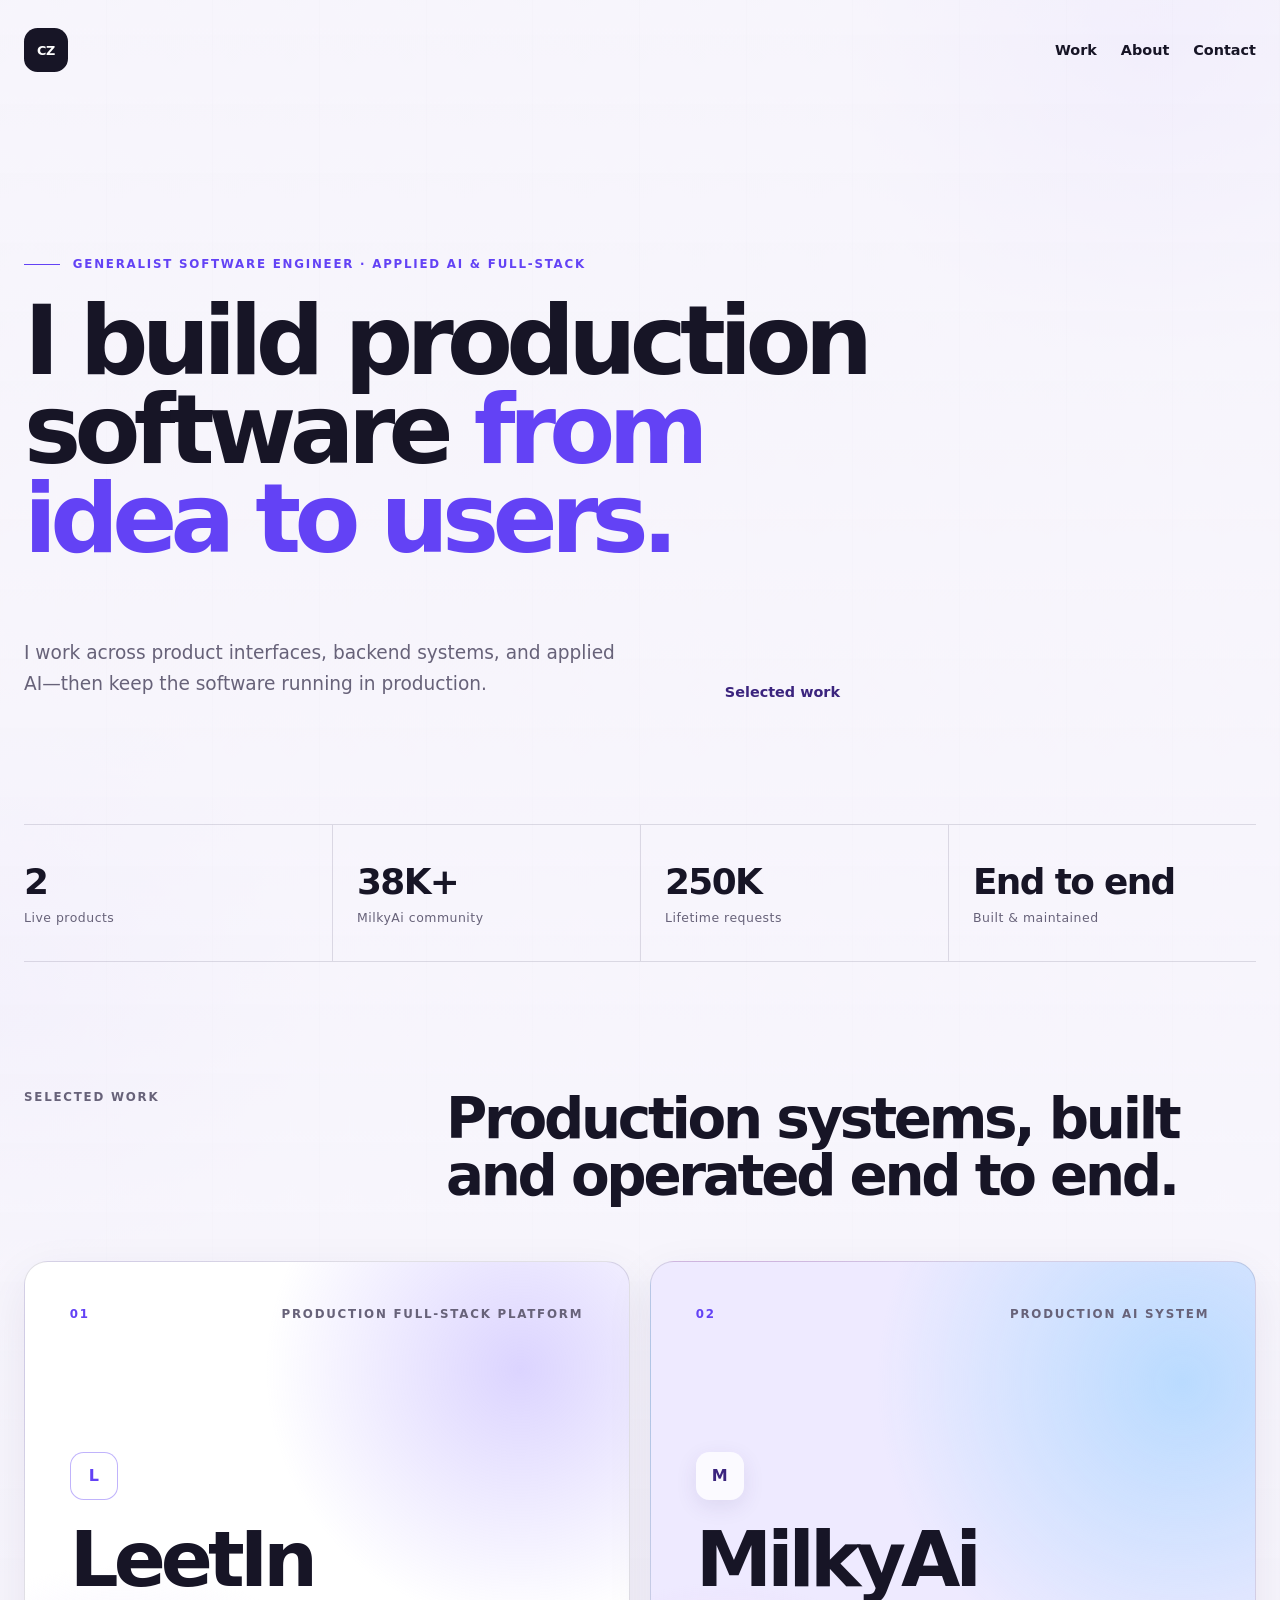
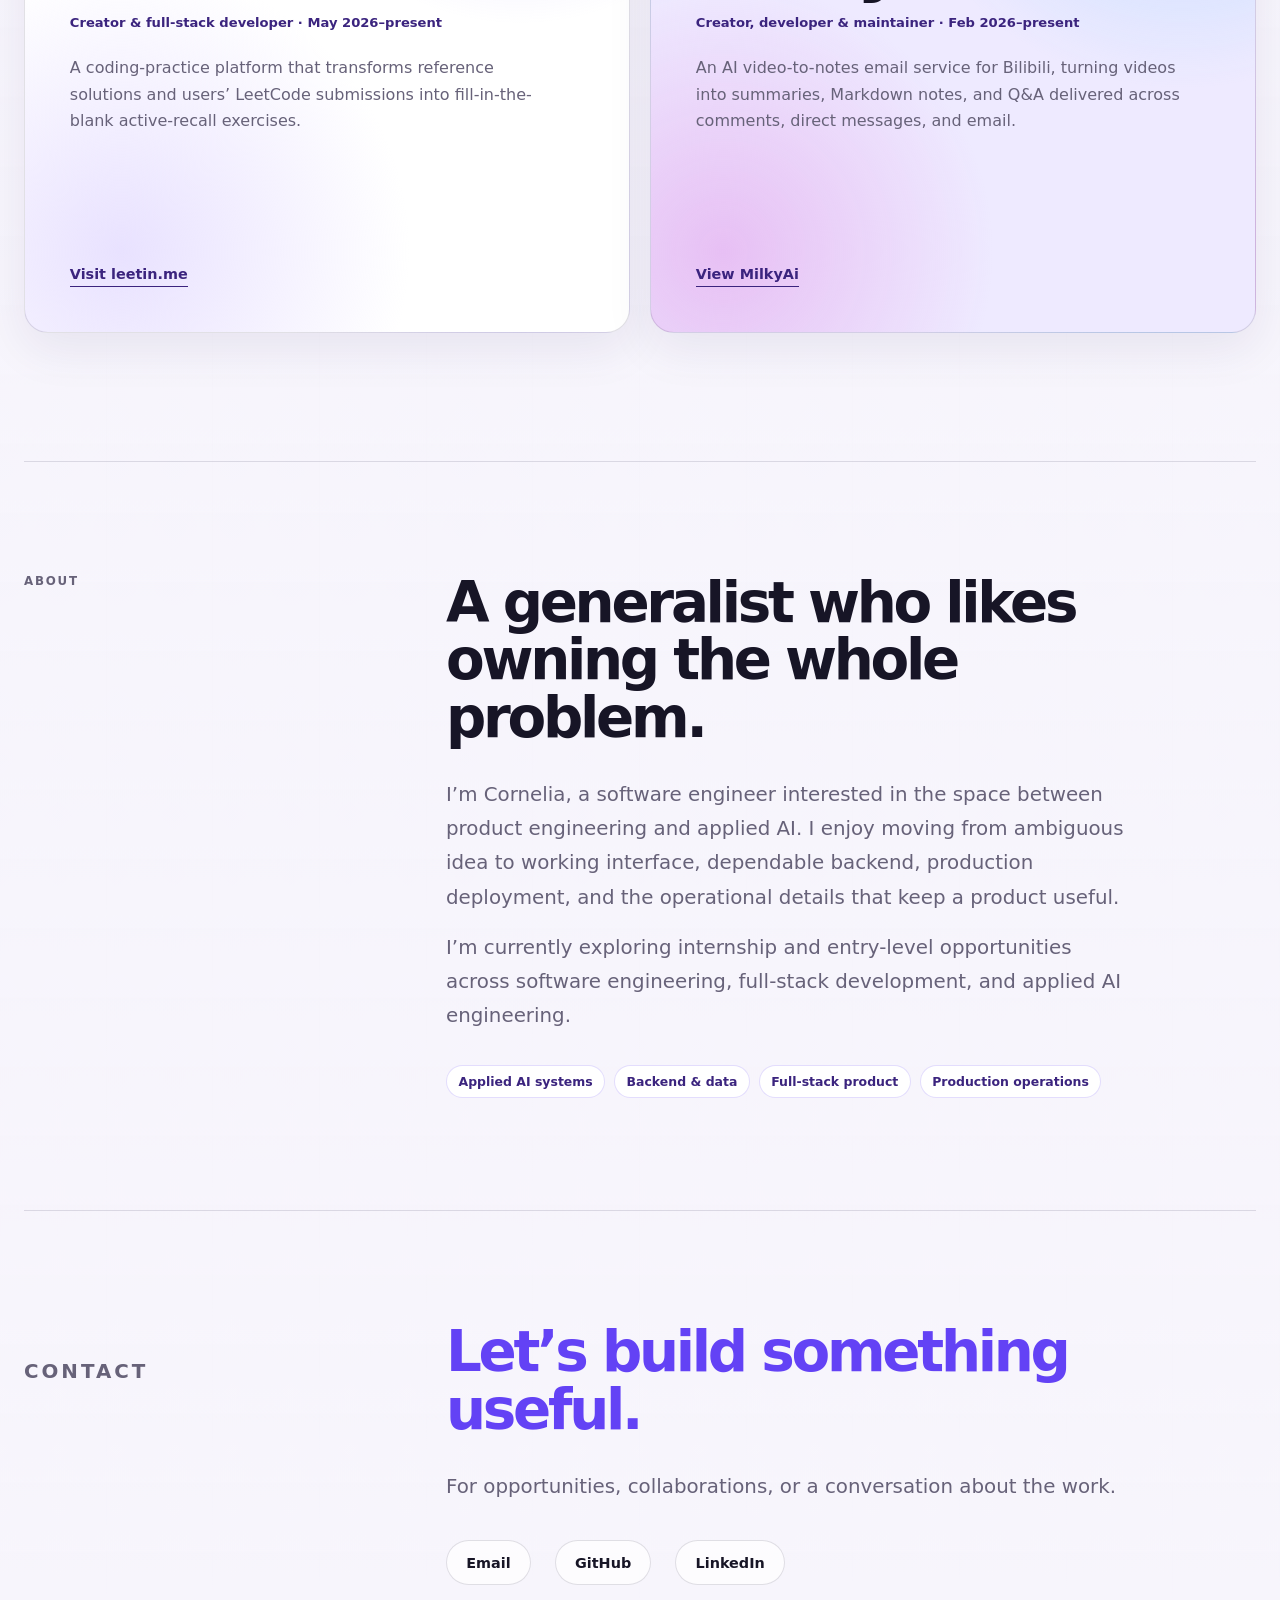
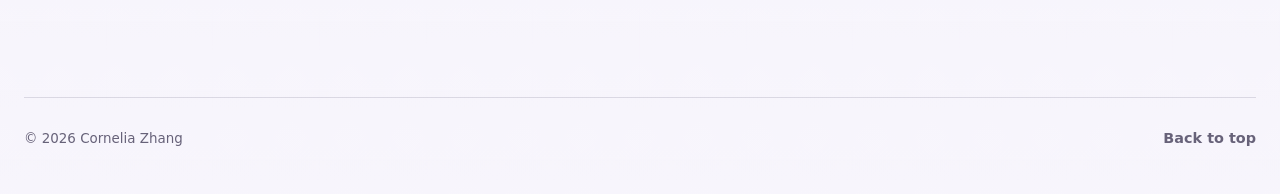
==== commit f5056bcc: "Restore interactive side-by-side project cards" ====
--- a/index.html
+++ b/index.html
@@ -46,9 +46,39 @@
         </div>
 
         <div class="project-list">
-          <article class="project-card project-milky">
+          <article class="project-card project-leetin" tabindex="0">
             <div class="project-intro">
-              <div class="project-topline"><span class="project-number">01</span><span>Production AI system</span></div>
+              <div class="project-topline"><span class="project-number">01</span><span>Production full-stack platform</span></div>
+              <div>
+                <div class="product-mark leetin-mark" aria-hidden="true">L</div>
+                <h3>LeetIn</h3>
+                <p class="project-role">Creator &amp; full-stack developer · May 2026–present</p>
+                <p class="project-summary">A coding-practice platform that transforms reference solutions and users’ LeetCode submissions into fill-in-the-blank active-recall exercises.</p>
+              </div>
+              <a class="project-action" href="https://leetin.me/" target="_blank" rel="noopener noreferrer">Visit leetin.me</a>
+            </div>
+
+            <div class="project-detail">
+              <dl class="metrics">
+                <div><dt>3</dt><dd>programming languages</dd></div>
+                <div><dt>3</dt><dd>difficulty levels</dd></div>
+                <div><dt>Full-stack</dt><dd>product ownership</dd></div>
+                <div><dt>Production</dt><dd>automated deployment</dd></div>
+              </dl>
+              <ul class="highlights">
+                <li>Built custom transformation algorithms for Python, Java, and C++, plus a context-aware LLM explanation workflow with quotas and cost controls.</li>
+                <li>Designed PostgreSQL and Prisma persistence for identity, secure sessions, practice progress, AI usage, and concurrency-safe shared caching.</li>
+                <li>Developed responsive React interfaces, bilingual i18n, automated tests, health checks, migrations, and Railway release workflows.</li>
+              </ul>
+              <ul class="stack" aria-label="LeetIn technology stack">
+                <li>TypeScript</li><li>React</li><li>Next.js</li><li>Node.js</li><li>PostgreSQL</li><li>Prisma</li><li>Tailwind CSS</li>
+              </ul>
+            </div>
+          </article>
+
+          <article class="project-card project-milky" tabindex="0">
+            <div class="project-intro">
+              <div class="project-topline"><span class="project-number">02</span><span>Production AI system</span></div>
               <div>
                 <div class="product-mark milky-mark" aria-hidden="true">M</div>
                 <h3>MilkyAi</h3>
@@ -72,36 +102,6 @@
               </ul>
               <ul class="stack" aria-label="MilkyAi technology stack">
                 <li>Python</li><li>PostgreSQL</li><li>RAG</li><li>LLMs</li><li>AWS</li><li>Docker</li>
-              </ul>
-            </div>
-          </article>
-
-          <article class="project-card project-leetin">
-            <div class="project-intro">
-              <div class="project-topline"><span class="project-number">02</span><span>Production full-stack platform</span></div>
-              <div>
-                <div class="product-mark leetin-mark" aria-hidden="true">L</div>
-                <h3>LeetIn</h3>
-                <p class="project-role">Creator &amp; full-stack developer · May 2026–present</p>
-                <p class="project-summary">A coding-practice platform that transforms reference solutions and users’ LeetCode submissions into fill-in-the-blank active-recall exercises.</p>
-              </div>
-              <a class="project-action" href="https://leetin.me/" target="_blank" rel="noopener noreferrer">Visit leetin.me</a>
-            </div>
-
-            <div class="project-detail">
-              <dl class="metrics">
-                <div><dt>3</dt><dd>programming languages</dd></div>
-                <div><dt>3</dt><dd>difficulty levels</dd></div>
-                <div><dt>Full-stack</dt><dd>product ownership</dd></div>
-                <div><dt>Production</dt><dd>automated deployment</dd></div>
-              </dl>
-              <ul class="highlights">
-                <li>Built custom transformation algorithms for Python, Java, and C++, plus a context-aware LLM explanation workflow with quotas and cost controls.</li>
-                <li>Designed PostgreSQL and Prisma persistence for identity, secure sessions, practice progress, AI usage, and concurrency-safe shared caching.</li>
-                <li>Developed responsive React interfaces, bilingual i18n, automated tests, health checks, migrations, and Railway release workflows.</li>
-              </ul>
-              <ul class="stack" aria-label="LeetIn technology stack">
-                <li>TypeScript</li><li>React</li><li>Next.js</li><li>Node.js</li><li>PostgreSQL</li><li>Prisma</li><li>Tailwind CSS</li>
               </ul>
             </div>
           </article>
--- a/styles.css
+++ b/styles.css
@@ -133,12 +133,57 @@
   line-height: 1.02;
 }
 
-.project-list { display: grid; gap: 1.5rem; }
-.project-card { display: grid; grid-template-columns: 0.78fr 1.22fr; overflow: hidden; border: 1px solid var(--line); border-radius: 1.5rem; box-shadow: 0 1rem 3rem rgba(41, 29, 84, 0.08); }
-.project-milky { background: radial-gradient(circle at 12% 88%, rgba(213, 154, 236, 0.38), transparent 30%), radial-gradient(circle at 88% 18%, rgba(147, 204, 255, 0.35), transparent 36%), #eeeaff; }
-.project-leetin { background: radial-gradient(circle at 88% 82%, rgba(112, 77, 255, 0.13), transparent 34%), var(--white); }
+.project-list { position: relative; height: 42rem; isolation: isolate; }
+.project-card {
+  position: absolute;
+  top: 0;
+  bottom: 0;
+  width: calc(50% - 0.625rem);
+  overflow: hidden;
+  border: 1px solid var(--line);
+  border-radius: 1.5rem;
+  box-shadow: 0 1rem 3rem rgba(41, 29, 84, 0.08);
+  transition: width 360ms cubic-bezier(0.2, 0.72, 0.2, 1), box-shadow 300ms ease;
+}
+.project-leetin {
+  left: 0;
+  background:
+    radial-gradient(circle at 82% 16%, rgba(151, 129, 255, 0.34), transparent 34%),
+    radial-gradient(circle at 16% 88%, rgba(225, 216, 255, 0.75), transparent 37%),
+    #ffffff;
+}
+.project-milky {
+  right: 0;
+  background:
+    radial-gradient(circle at 12% 88%, rgba(226, 157, 235, 0.55), transparent 34%),
+    radial-gradient(circle at 88% 18%, rgba(143, 207, 255, 0.55), transparent 40%),
+    #eeeaff;
+}
+.project-card:hover,
+.project-card:focus,
+.project-card:focus-within {
+  z-index: 3;
+  width: 72%;
+  box-shadow: 0 1.75rem 5rem rgba(41, 29, 84, 0.2);
+  outline: none;
+}
 .project-intro, .project-detail { padding: clamp(1.75rem, 3.5vw, 3.25rem); }
-.project-intro { display: flex; min-height: 42rem; flex-direction: column; border-right: 1px solid var(--line); }
+.project-intro {
+  position: relative;
+  z-index: 1;
+  display: flex;
+  width: 100%;
+  height: 100%;
+  flex-direction: column;
+  border-right: 1px solid transparent;
+  transition: width 360ms cubic-bezier(0.2, 0.72, 0.2, 1), border-color 220ms ease;
+}
+.project-card:hover .project-intro,
+.project-card:focus .project-intro,
+.project-card:focus-within .project-intro {
+  width: 43%;
+  border-color: var(--line);
+}
 .project-topline { display: flex; justify-content: space-between; gap: 1rem; color: var(--muted); }
 .project-number { color: var(--violet); }
 .project-intro > div:nth-child(2) { margin: auto 0; }
@@ -152,7 +197,28 @@
 .project-summary { max-width: 31rem; margin: 1.45rem 0 0; color: var(--muted); font-size: 1rem; line-height: 1.65; }
 .project-action { align-self: flex-start; border-bottom: 1px solid currentColor; color: var(--violet-dark); font-size: 0.9rem; font-weight: 720; padding-bottom: 0.28rem; }
 
-.project-detail { display: flex; flex-direction: column; justify-content: center; }
+.project-detail {
+  position: absolute;
+  top: 0;
+  right: 0;
+  bottom: 0;
+  display: flex;
+  width: 57%;
+  flex-direction: column;
+  justify-content: center;
+  opacity: 0;
+  visibility: hidden;
+  transform: translateX(1rem);
+  transition: opacity 180ms ease 80ms, transform 280ms ease 80ms, visibility 0s linear 360ms;
+}
+.project-card:hover .project-detail,
+.project-card:focus .project-detail,
+.project-card:focus-within .project-detail {
+  opacity: 1;
+  visibility: visible;
+  transform: translateX(0);
+  transition-delay: 120ms;
+}
 .metrics { display: grid; grid-template-columns: repeat(2, 1fr); margin: 0 0 2.5rem; border-top: 1px solid var(--line); border-left: 1px solid var(--line); }
 .metrics div { padding: 1.2rem; border-right: 1px solid var(--line); border-bottom: 1px solid var(--line); }
 .metrics dt { font-size: clamp(1.25rem, 2vw, 1.75rem); font-weight: 680; letter-spacing: -0.04em; }
@@ -182,8 +248,38 @@
 a:focus-visible { border-radius: 0.25rem; outline: 3px solid rgba(99, 66, 245, 0.4); outline-offset: 4px; }
 
 @media (max-width: 60rem) {
-  .project-card { grid-template-columns: 1fr; }
-  .project-intro { min-height: 32rem; border-right: 0; border-bottom: 1px solid var(--line); }
+  .project-list {
+    display: flex;
+    height: auto;
+    gap: 1rem;
+    overflow-x: auto;
+    padding-bottom: 1rem;
+    scroll-snap-type: x mandatory;
+    scrollbar-width: thin;
+  }
+  .project-card,
+  .project-card:hover,
+  .project-card:focus,
+  .project-card:focus-within {
+    position: relative;
+    top: auto;
+    right: auto;
+    bottom: auto;
+    left: auto;
+    width: auto;
+    min-width: min(84vw, 32rem);
+    height: 34rem;
+    flex: 0 0 min(84vw, 32rem);
+    scroll-snap-align: start;
+  }
+  .project-intro,
+  .project-card:hover .project-intro,
+  .project-card:focus .project-intro,
+  .project-card:focus-within .project-intro {
+    width: 100%;
+    border-right: 0;
+  }
+  .project-detail { display: none; }
 }
 
 @media (max-width: 48rem) {
@@ -205,7 +301,6 @@
   .impact div { min-height: 7rem; padding: 1rem; }
   .impact div + div { padding-left: 1rem; }
   .project-intro, .project-detail { padding: 1.45rem; }
-  .project-intro { min-height: 30rem; }
   .project-topline { font-size: 0.67rem; }
   .metrics div { padding: 0.9rem; }
   footer { align-items: flex-start; flex-direction: column; gap: 1rem; }
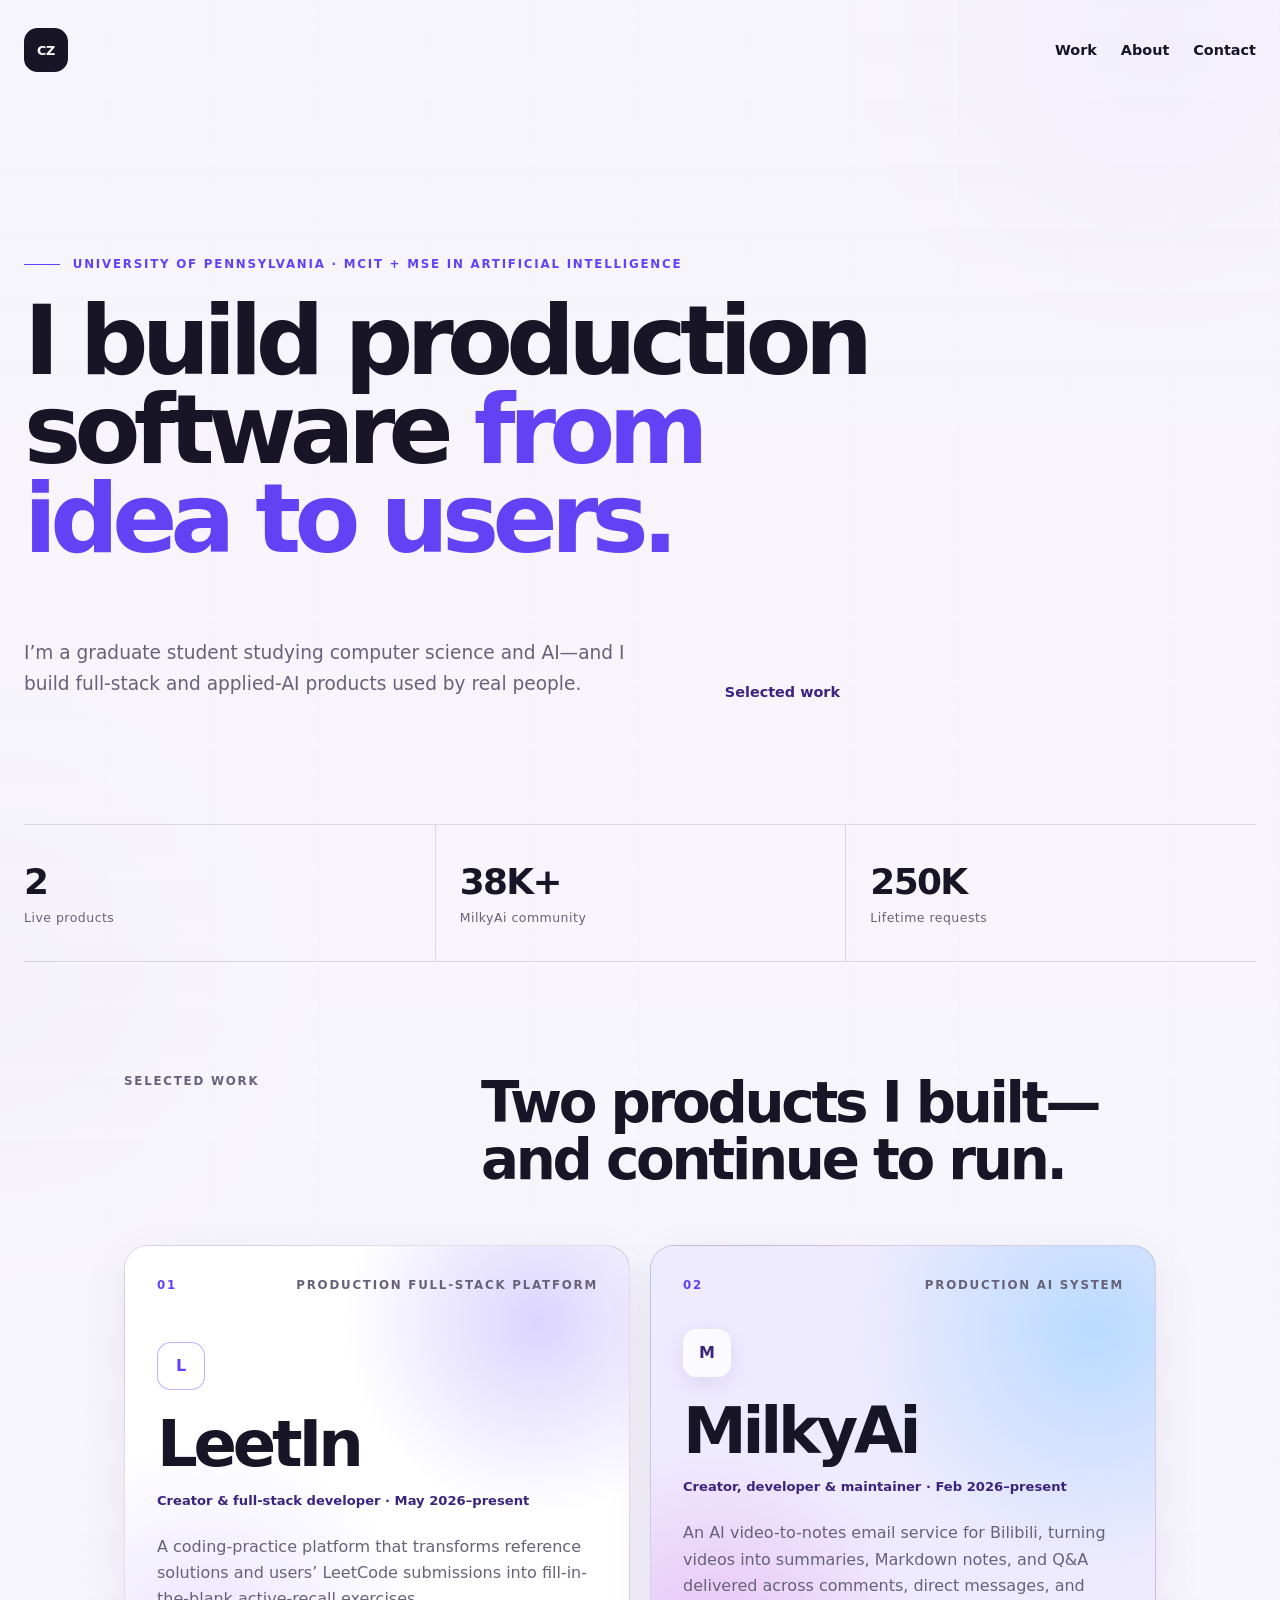
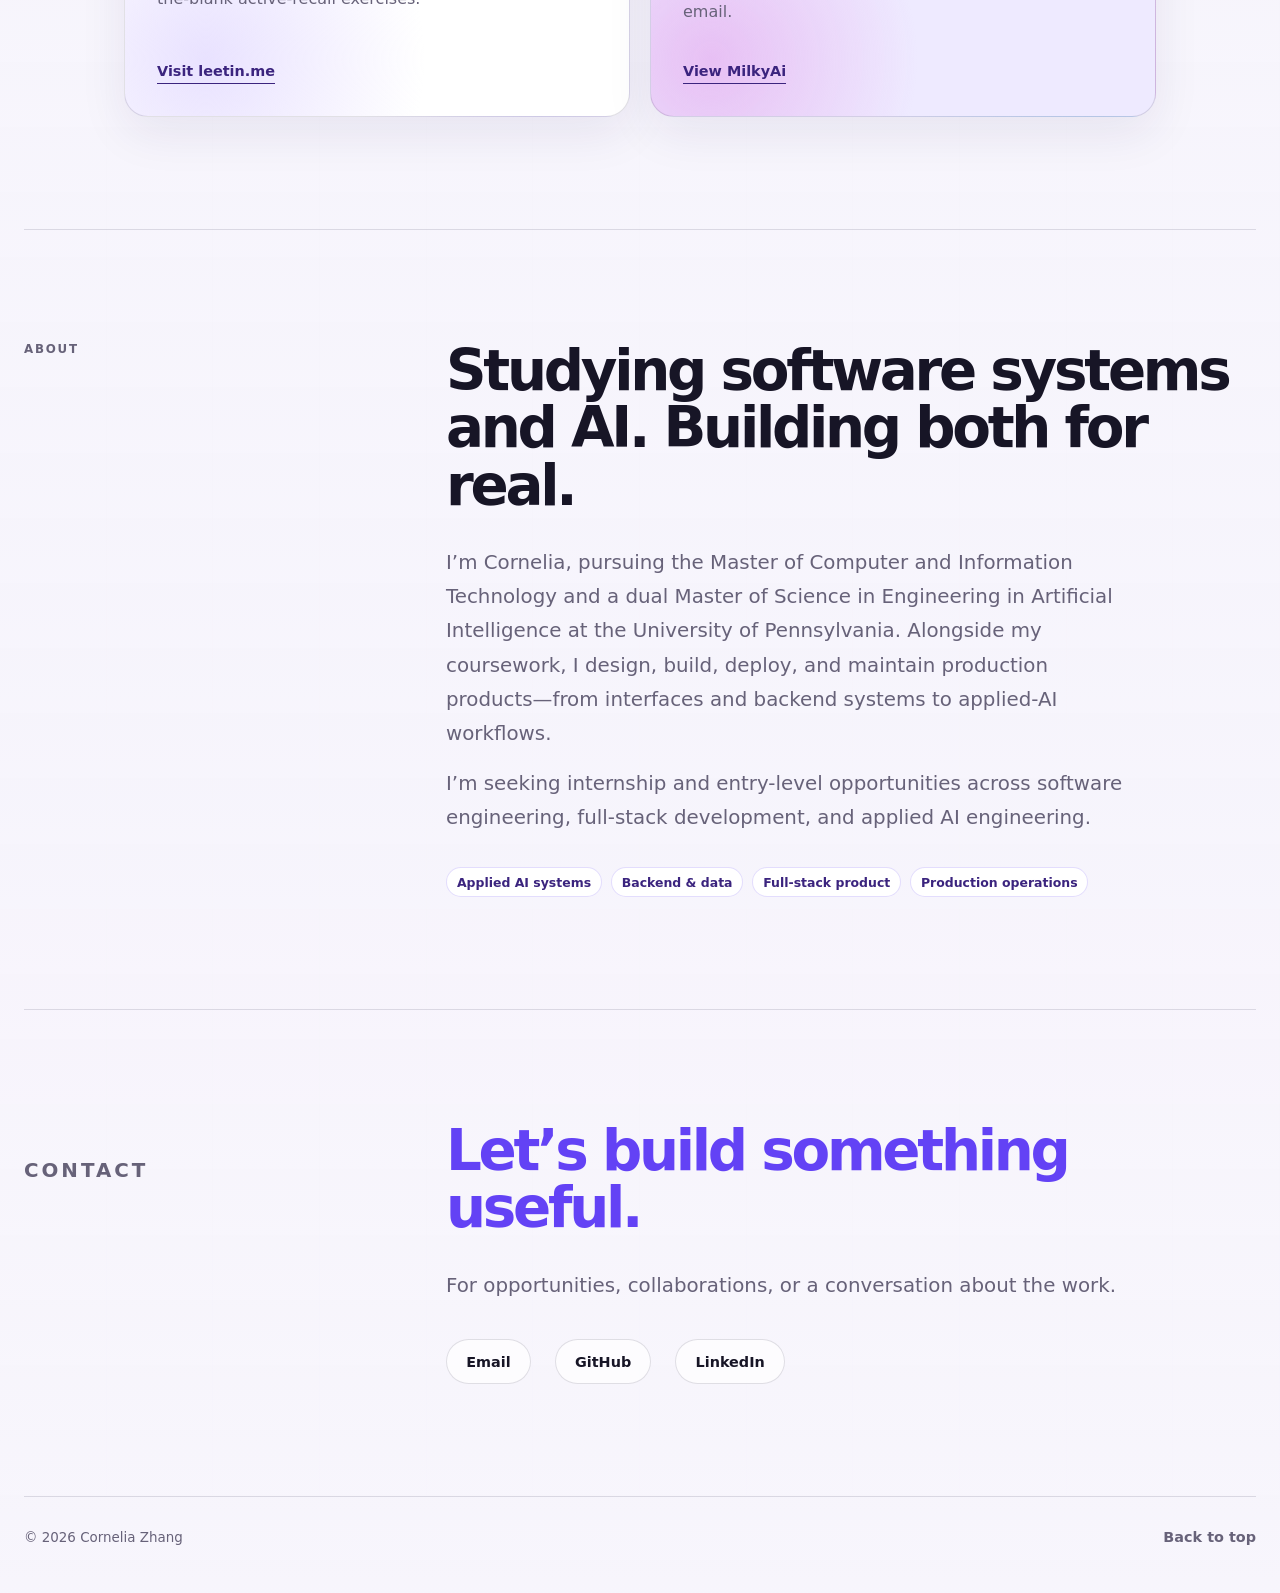
==== commit 8bbab21a: "Reframe portfolio around Penn studies" ====
--- a/index.html
+++ b/index.html
@@ -3,11 +3,11 @@
   <head>
     <meta charset="UTF-8" />
     <meta name="viewport" content="width=device-width, initial-scale=1" />
-    <meta name="description" content="Cornelia Zhang is a generalist software engineer building production full-stack and applied-AI products." />
+    <meta name="description" content="Cornelia Zhang is a University of Pennsylvania graduate student building production full-stack and applied-AI products." />
     <meta name="theme-color" content="#f7f5fc" />
     <link rel="icon" type="image/svg+xml" href="data:image/svg+xml,%3Csvg xmlns='http://www.w3.org/2000/svg' viewBox='0 0 64 64'%3E%3Crect width='64' height='64' rx='17' fill='%236342f5'/%3E%3Cpath d='M42 20c-2.6-3-6.1-4.5-10.3-4.5C22.5 15.5 16 22.2 16 32s6.5 16.5 15.7 16.5c4.2 0 7.7-1.5 10.3-4.5' fill='none' stroke='white' stroke-width='5' stroke-linecap='round'/%3E%3Ccircle cx='44' cy='32' r='3.5' fill='%23d7cfff'/%3E%3C/svg%3E" />
     <link rel="stylesheet" href="./styles.css" />
-    <title>Cornelia Zhang — Software Engineer</title>
+    <title>Cornelia Zhang — Software Engineering &amp; AI</title>
   </head>
   <body>
     <div class="ambient ambient-one" aria-hidden="true"></div>
@@ -24,10 +24,10 @@
 
     <main id="top">
       <section class="hero" aria-labelledby="hero-title">
-        <p class="kicker">Generalist software engineer · Applied AI &amp; full-stack</p>
+        <p class="kicker">University of Pennsylvania · MCIT + MSE in Artificial Intelligence</p>
         <h1 id="hero-title">I build production software <span>from idea to users.</span></h1>
         <div class="hero-footer">
-          <p>I work across product interfaces, backend systems, and applied AI—then keep the software running in production.</p>
+          <p>I’m a graduate student studying computer science and AI—and I build full-stack and applied-AI products used by real people.</p>
           <a class="text-link" href="#work">Selected work</a>
         </div>
       </section>
@@ -36,13 +36,12 @@
         <div><strong>2</strong><span>Live products</span></div>
         <div><strong>38K+</strong><span>MilkyAi community</span></div>
         <div><strong>250K</strong><span>Lifetime requests</span></div>
-        <div><strong>End to end</strong><span>Built &amp; maintained</span></div>
       </section>
 
       <section class="work" id="work" aria-labelledby="work-title">
         <div class="section-heading">
           <p class="section-label">Selected work</p>
-          <h2 id="work-title">Production systems, built and operated end to end.</h2>
+          <h2 id="work-title">Two products I built—and continue to run.</h2>
         </div>
 
         <div class="project-list">
@@ -111,9 +110,9 @@
       <section class="about" id="about" aria-labelledby="about-title">
         <p class="section-label">About</p>
         <div class="about-content">
-          <h2 id="about-title">A generalist who likes owning the whole problem.</h2>
-          <p>I’m Cornelia, a software engineer interested in the space between product engineering and applied AI. I enjoy moving from ambiguous idea to working interface, dependable backend, production deployment, and the operational details that keep a product useful.</p>
-          <p>I’m currently exploring internship and entry-level opportunities across software engineering, full-stack development, and applied AI engineering.</p>
+          <h2 id="about-title">Studying software systems and AI. Building both for real.</h2>
+          <p>I’m Cornelia, pursuing the Master of Computer and Information Technology and a dual Master of Science in Engineering in Artificial Intelligence at the University of Pennsylvania. Alongside my coursework, I design, build, deploy, and maintain production products—from interfaces and backend systems to applied-AI workflows.</p>
+          <p>I’m seeking internship and entry-level opportunities across software engineering, full-stack development, and applied AI engineering.</p>
           <ul class="capabilities" aria-label="Areas of focus">
             <li>Applied AI systems</li>
             <li>Backend &amp; data</li>
--- a/styles.css
+++ b/styles.css
@@ -111,7 +111,7 @@
 
 .impact {
   display: grid;
-  grid-template-columns: repeat(4, 1fr);
+  grid-template-columns: repeat(3, 1fr);
   border-top: 1px solid var(--line);
   border-bottom: 1px solid var(--line);
 }
@@ -121,7 +121,7 @@
 .impact strong { font-size: clamp(1.55rem, 2.8vw, 2.35rem); font-weight: 640; letter-spacing: -0.045em; }
 .impact span { margin-top: 0.45rem; color: var(--muted); font-size: 0.78rem; letter-spacing: 0.04em; }
 
-.work { padding: 8rem 0; }
+.work { max-width: 64.5rem; margin-inline: auto; padding: 7rem 0; }
 .section-heading { display: grid; grid-template-columns: 0.65fr 1.35fr; align-items: start; gap: 2rem; margin-bottom: 3.5rem; }
 .section-label { color: var(--muted); }
 
@@ -133,7 +133,7 @@
   line-height: 1.02;
 }
 
-.project-list { position: relative; height: 42rem; isolation: isolate; }
+.project-list { position: relative; height: 29.5rem; isolation: isolate; container-type: inline-size; }
 .project-card {
   position: absolute;
   top: 0;
@@ -163,25 +163,24 @@
 .project-card:focus,
 .project-card:focus-within {
   z-index: 3;
-  width: 72%;
+  width: 88%;
   box-shadow: 0 1.75rem 5rem rgba(41, 29, 84, 0.2);
   outline: none;
 }
-.project-intro, .project-detail { padding: clamp(1.75rem, 3.5vw, 3.25rem); }
+.project-intro, .project-detail { padding: clamp(1.4rem, 2.5vw, 2.25rem); }
 .project-intro {
   position: relative;
   z-index: 1;
   display: flex;
-  width: 100%;
+  width: calc(50cqw - 0.625rem);
   height: 100%;
   flex-direction: column;
   border-right: 1px solid transparent;
-  transition: width 360ms cubic-bezier(0.2, 0.72, 0.2, 1), border-color 220ms ease;
+  transition: border-color 220ms ease;
 }
 .project-card:hover .project-intro,
 .project-card:focus .project-intro,
 .project-card:focus-within .project-intro {
-  width: 43%;
   border-color: var(--line);
 }
 .project-topline { display: flex; justify-content: space-between; gap: 1rem; color: var(--muted); }
@@ -192,7 +191,7 @@
 .milky-mark { background: rgba(255, 255, 255, 0.76); color: var(--violet-dark); box-shadow: 0 0.4rem 1.3rem rgba(68, 51, 120, 0.1); }
 .leetin-mark { border: 1px solid rgba(99, 66, 245, 0.4); background: rgba(255, 255, 255, 0.8); color: var(--violet); }
 
-.project-intro h3 { margin: 0; font-size: clamp(3.4rem, 6vw, 5.6rem); font-weight: 640; letter-spacing: -0.065em; line-height: 0.95; }
+.project-intro h3 { margin: 0; font-size: clamp(3.2rem, 5vw, 4.4rem); font-weight: 640; letter-spacing: -0.065em; line-height: 0.95; }
 .project-role { margin: 1rem 0 0; color: var(--violet-dark); font-size: 0.82rem; font-weight: 690; line-height: 1.5; }
 .project-summary { max-width: 31rem; margin: 1.45rem 0 0; color: var(--muted); font-size: 1rem; line-height: 1.65; }
 .project-action { align-self: flex-start; border-bottom: 1px solid currentColor; color: var(--violet-dark); font-size: 0.9rem; font-weight: 720; padding-bottom: 0.28rem; }
@@ -202,8 +201,8 @@
   top: 0;
   right: 0;
   bottom: 0;
+  left: calc(50cqw - 0.625rem);
   display: flex;
-  width: 57%;
   flex-direction: column;
   justify-content: center;
   opacity: 0;
@@ -219,16 +218,16 @@
   transform: translateX(0);
   transition-delay: 120ms;
 }
-.metrics { display: grid; grid-template-columns: repeat(2, 1fr); margin: 0 0 2.5rem; border-top: 1px solid var(--line); border-left: 1px solid var(--line); }
-.metrics div { padding: 1.2rem; border-right: 1px solid var(--line); border-bottom: 1px solid var(--line); }
-.metrics dt { font-size: clamp(1.25rem, 2vw, 1.75rem); font-weight: 680; letter-spacing: -0.04em; }
+.metrics { display: grid; grid-template-columns: repeat(2, 1fr); margin: 0 0 1.5rem; border-top: 1px solid var(--line); border-left: 1px solid var(--line); }
+.metrics div { padding: 0.75rem 0.9rem; border-right: 1px solid var(--line); border-bottom: 1px solid var(--line); }
+.metrics dt { font-size: clamp(1.05rem, 1.5vw, 1.45rem); font-weight: 680; letter-spacing: -0.04em; }
 .metrics dd { margin: 0.35rem 0 0; color: var(--muted); font-size: 0.75rem; line-height: 1.35; }
 
-.highlights { display: grid; gap: 1.05rem; margin: 0; padding: 0; list-style: none; }
-.highlights li { position: relative; padding-left: 1.35rem; color: #454054; font-size: 0.94rem; line-height: 1.62; }
+.highlights { display: grid; gap: 0.7rem; margin: 0; padding: 0; list-style: none; }
+.highlights li { position: relative; padding-left: 1rem; color: #454054; font-size: 0.78rem; line-height: 1.45; }
 .highlights li::before { position: absolute; top: 0.68rem; left: 0; width: 0.42rem; height: 0.42rem; border-radius: 50%; background: var(--violet); content: ""; }
-.stack { display: flex; flex-wrap: wrap; gap: 0.45rem; margin: 2.5rem 0 0; padding: 0; list-style: none; }
-.stack li, .capabilities li { border: 1px solid rgba(99, 66, 245, 0.18); border-radius: 999px; background: rgba(255, 255, 255, 0.54); color: var(--violet-dark); font-size: 0.72rem; font-weight: 650; padding: 0.5rem 0.72rem; }
+.stack { display: flex; flex-wrap: wrap; gap: 0.4rem; margin: 1.4rem 0 0; padding: 0; list-style: none; }
+.stack li, .capabilities li { border: 1px solid rgba(99, 66, 245, 0.18); border-radius: 999px; background: rgba(255, 255, 255, 0.54); color: var(--violet-dark); font-size: 0.68rem; font-weight: 650; padding: 0.4rem 0.62rem; }
 
 .about, .contact { display: grid; grid-template-columns: 0.65fr 1.35fr; gap: 2rem; padding: 7rem 0; border-top: 1px solid var(--line); }
 .about-content, .contact > div { max-width: 49rem; }
@@ -247,7 +246,13 @@
 footer p { margin: 0; }
 a:focus-visible { border-radius: 0.25rem; outline: 3px solid rgba(99, 66, 245, 0.4); outline-offset: 4px; }
 
-@media (max-width: 60rem) {
+@media (min-width: 52.001rem) and (max-width: 70rem) {
+  .project-card:hover,
+  .project-card:focus,
+  .project-card:focus-within { width: 100%; }
+}
+
+@media (max-width: 52rem) {
   .project-list {
     display: flex;
     height: auto;
@@ -255,8 +260,9 @@
     overflow-x: auto;
     padding-bottom: 1rem;
     scroll-snap-type: x mandatory;
-    scrollbar-width: thin;
+    scrollbar-width: none;
   }
+  .project-list::-webkit-scrollbar { display: none; }
   .project-card,
   .project-card:hover,
   .project-card:focus,
@@ -267,9 +273,9 @@
     bottom: auto;
     left: auto;
     width: auto;
-    min-width: min(84vw, 32rem);
-    height: 34rem;
-    flex: 0 0 min(84vw, 32rem);
+    min-width: min(82vw, 27.5rem);
+    height: 29.5rem;
+    flex: 0 0 min(82vw, 27.5rem);
     scroll-snap-align: start;
   }
   .project-intro,
@@ -288,9 +294,6 @@
   .hero { min-height: auto; padding: 7rem 0 6rem; }
   .hero-footer, .section-heading, .about, .contact { grid-template-columns: 1fr; }
   .hero-footer { align-items: start; gap: 1.5rem; }
-  .impact { grid-template-columns: repeat(2, 1fr); }
-  .impact div:nth-child(3) { border-left: 0; }
-  .impact div:nth-child(n + 3) { border-top: 1px solid var(--line); }
   .work { padding: 6rem 0; }
   .about, .contact { gap: 1.5rem; padding: 5rem 0; }
 }
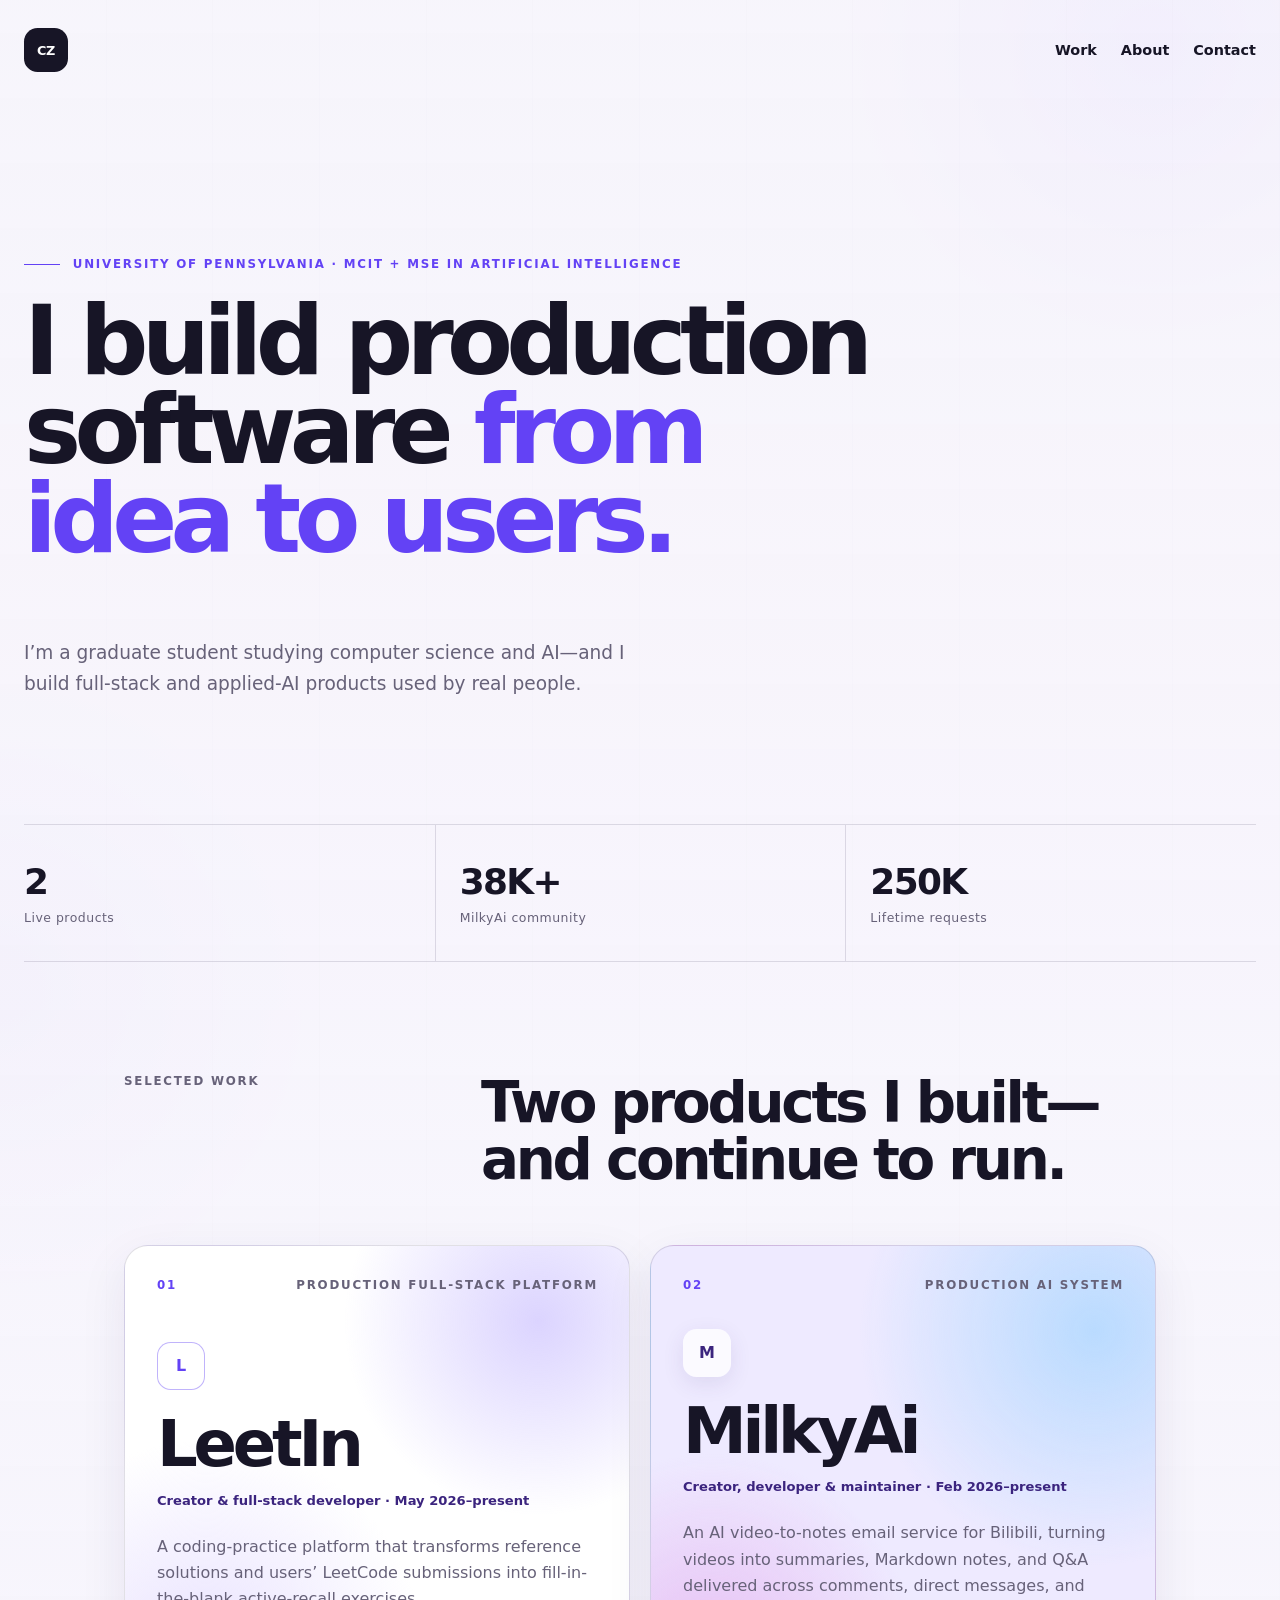
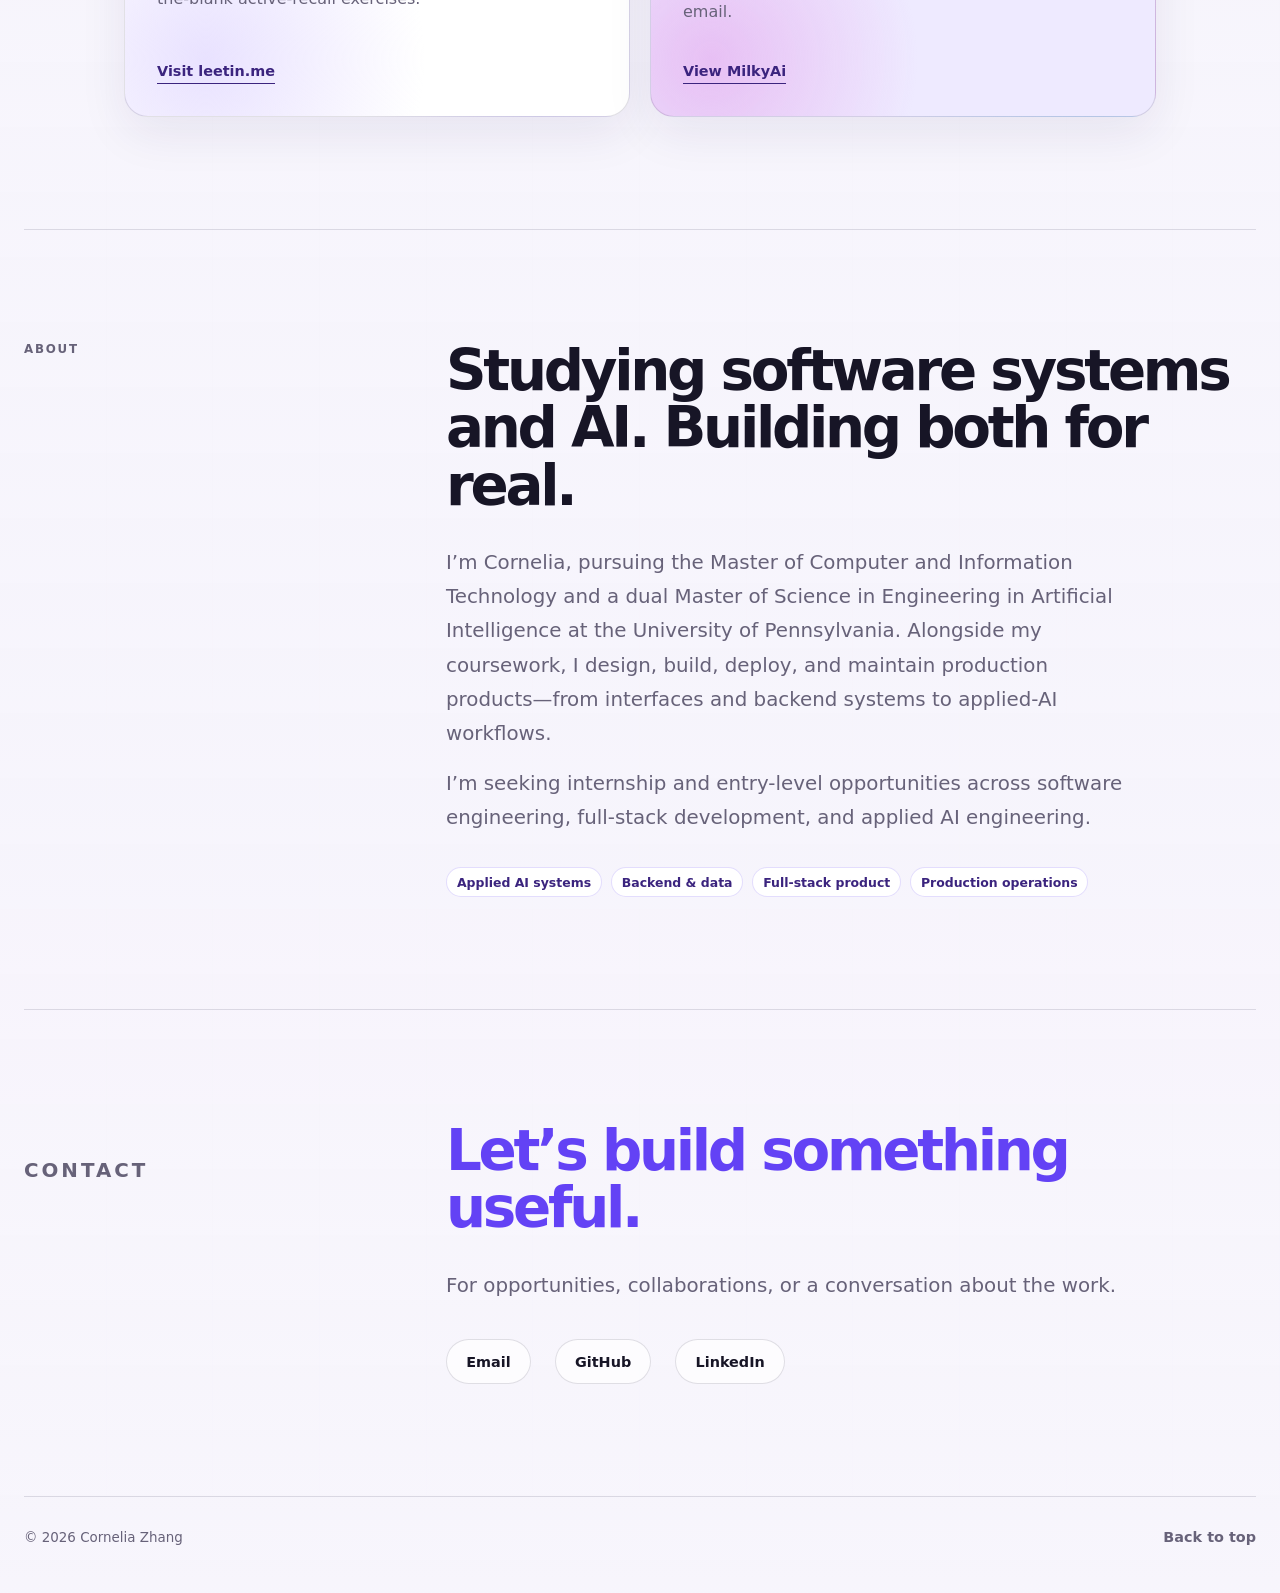
==== commit 61dc0695: "Remove redundant hero link" ====
--- a/index.html
+++ b/index.html
@@ -28,7 +28,6 @@
         <h1 id="hero-title">I build production software <span>from idea to users.</span></h1>
         <div class="hero-footer">
           <p>I’m a graduate student studying computer science and AI—and I build full-stack and applied-AI products used by real people.</p>
-          <a class="text-link" href="#work">Selected work</a>
         </div>
       </section>
 
--- a/styles.css
+++ b/styles.css
@@ -50,9 +50,9 @@
 
 .wordmark:hover { transform: rotate(-4deg); background: var(--violet); }
 nav, .contact-links { display: flex; align-items: center; gap: 1.5rem; }
-nav a, footer a, .text-link { position: relative; font-size: 0.9rem; font-weight: 650; }
-
-nav a::after, footer a::after, .text-link::after {
+nav a, footer a { position: relative; font-size: 0.9rem; font-weight: 650; }
+
+nav a::after, footer a::after {
   position: absolute;
   right: 0;
   bottom: -0.3rem;
@@ -65,7 +65,7 @@
   transition: transform 180ms ease;
 }
 
-nav a:hover::after, footer a:hover::after, .text-link:hover::after { transform: scaleX(1); transform-origin: left; }
+nav a:hover::after, footer a:hover::after { transform: scaleX(1); transform-origin: left; }
 
 .hero {
   display: flex;
@@ -98,16 +98,11 @@
 h1 span { color: var(--violet); }
 
 .hero-footer {
-  display: grid;
-  max-width: 51rem;
-  grid-template-columns: 1fr auto;
-  align-items: end;
-  gap: 3rem;
+  max-width: 38rem;
   margin-top: clamp(2.5rem, 6vw, 4.5rem);
 }
 
 .hero-footer p { max-width: 38rem; margin: 0; color: var(--muted); font-size: clamp(1rem, 1.5vw, 1.16rem); line-height: 1.7; }
-.text-link { color: var(--violet-dark); white-space: nowrap; }
 
 .impact {
   display: grid;
@@ -292,8 +287,7 @@
   .site-header, main, footer { width: min(100% - 2rem, 78rem); }
   nav { gap: 1rem; }
   .hero { min-height: auto; padding: 7rem 0 6rem; }
-  .hero-footer, .section-heading, .about, .contact { grid-template-columns: 1fr; }
-  .hero-footer { align-items: start; gap: 1.5rem; }
+  .section-heading, .about, .contact { grid-template-columns: 1fr; }
   .work { padding: 6rem 0; }
   .about, .contact { gap: 1.5rem; padding: 5rem 0; }
 }
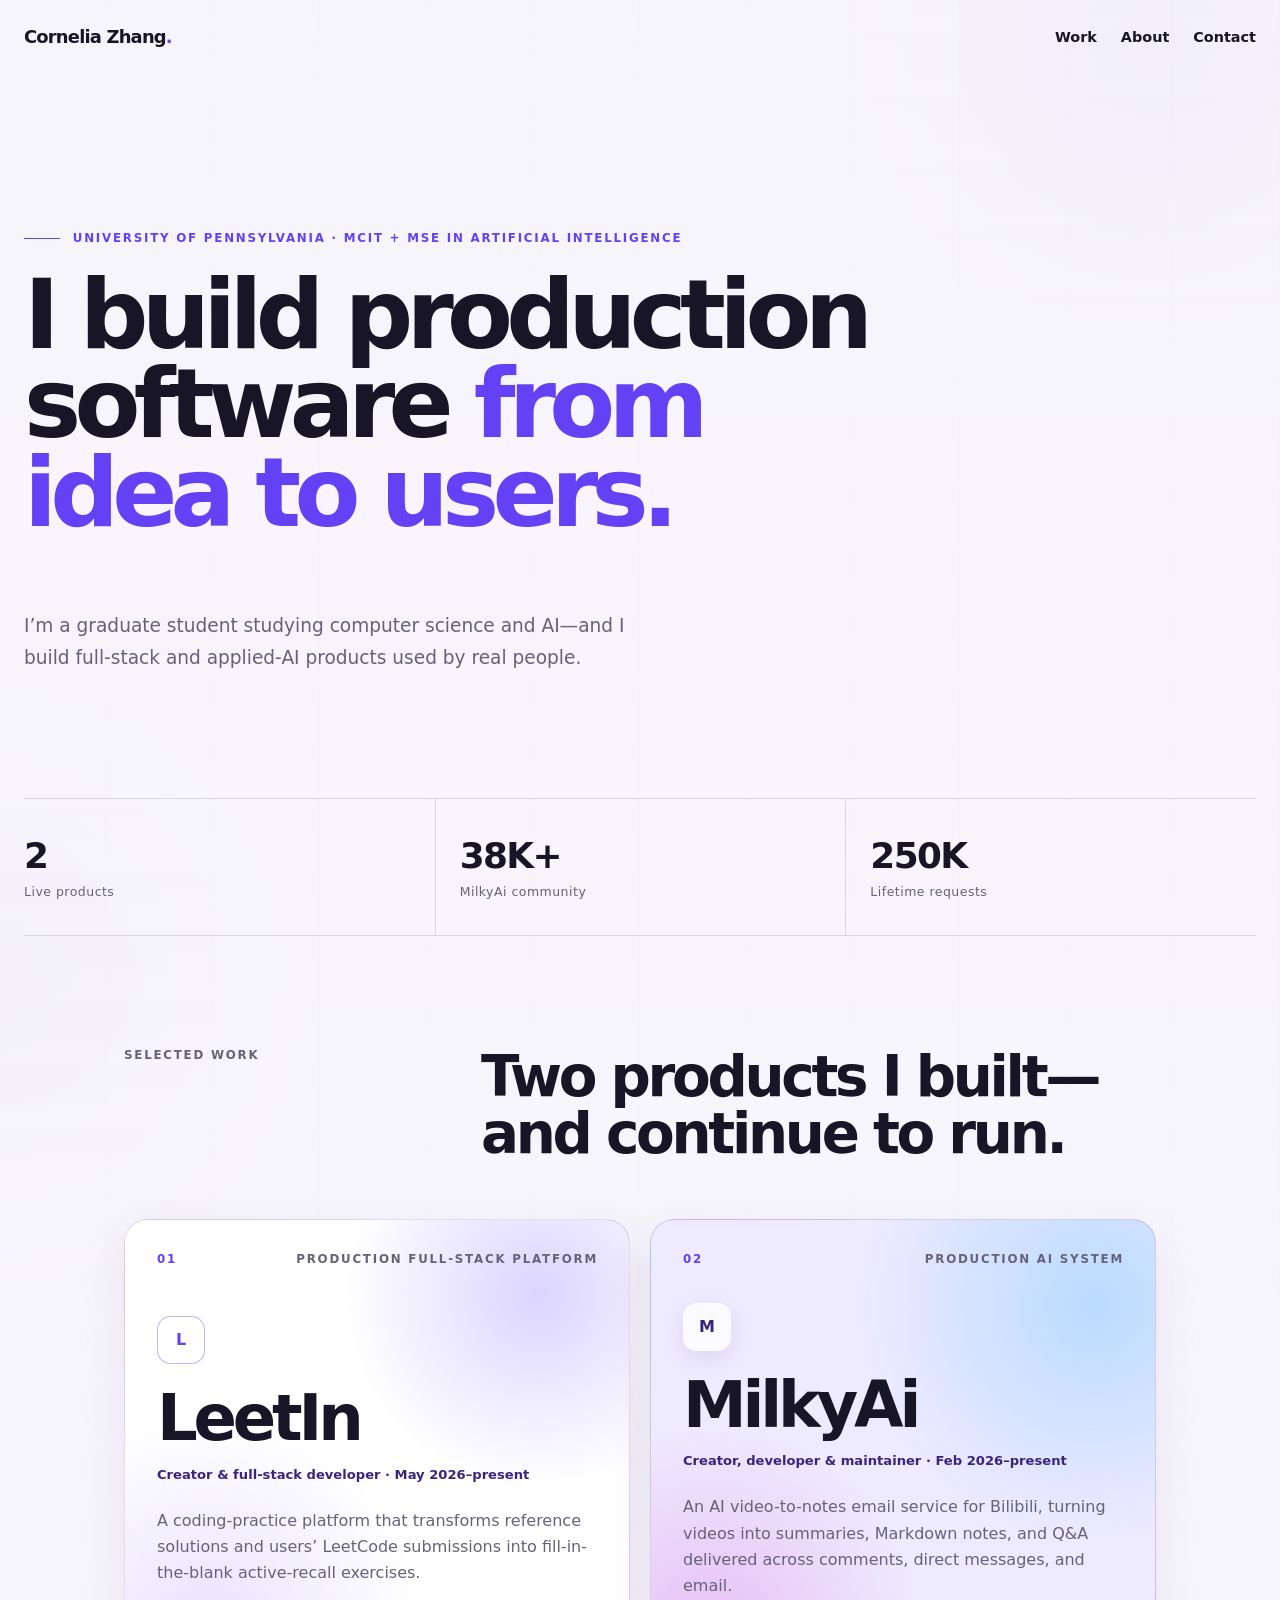
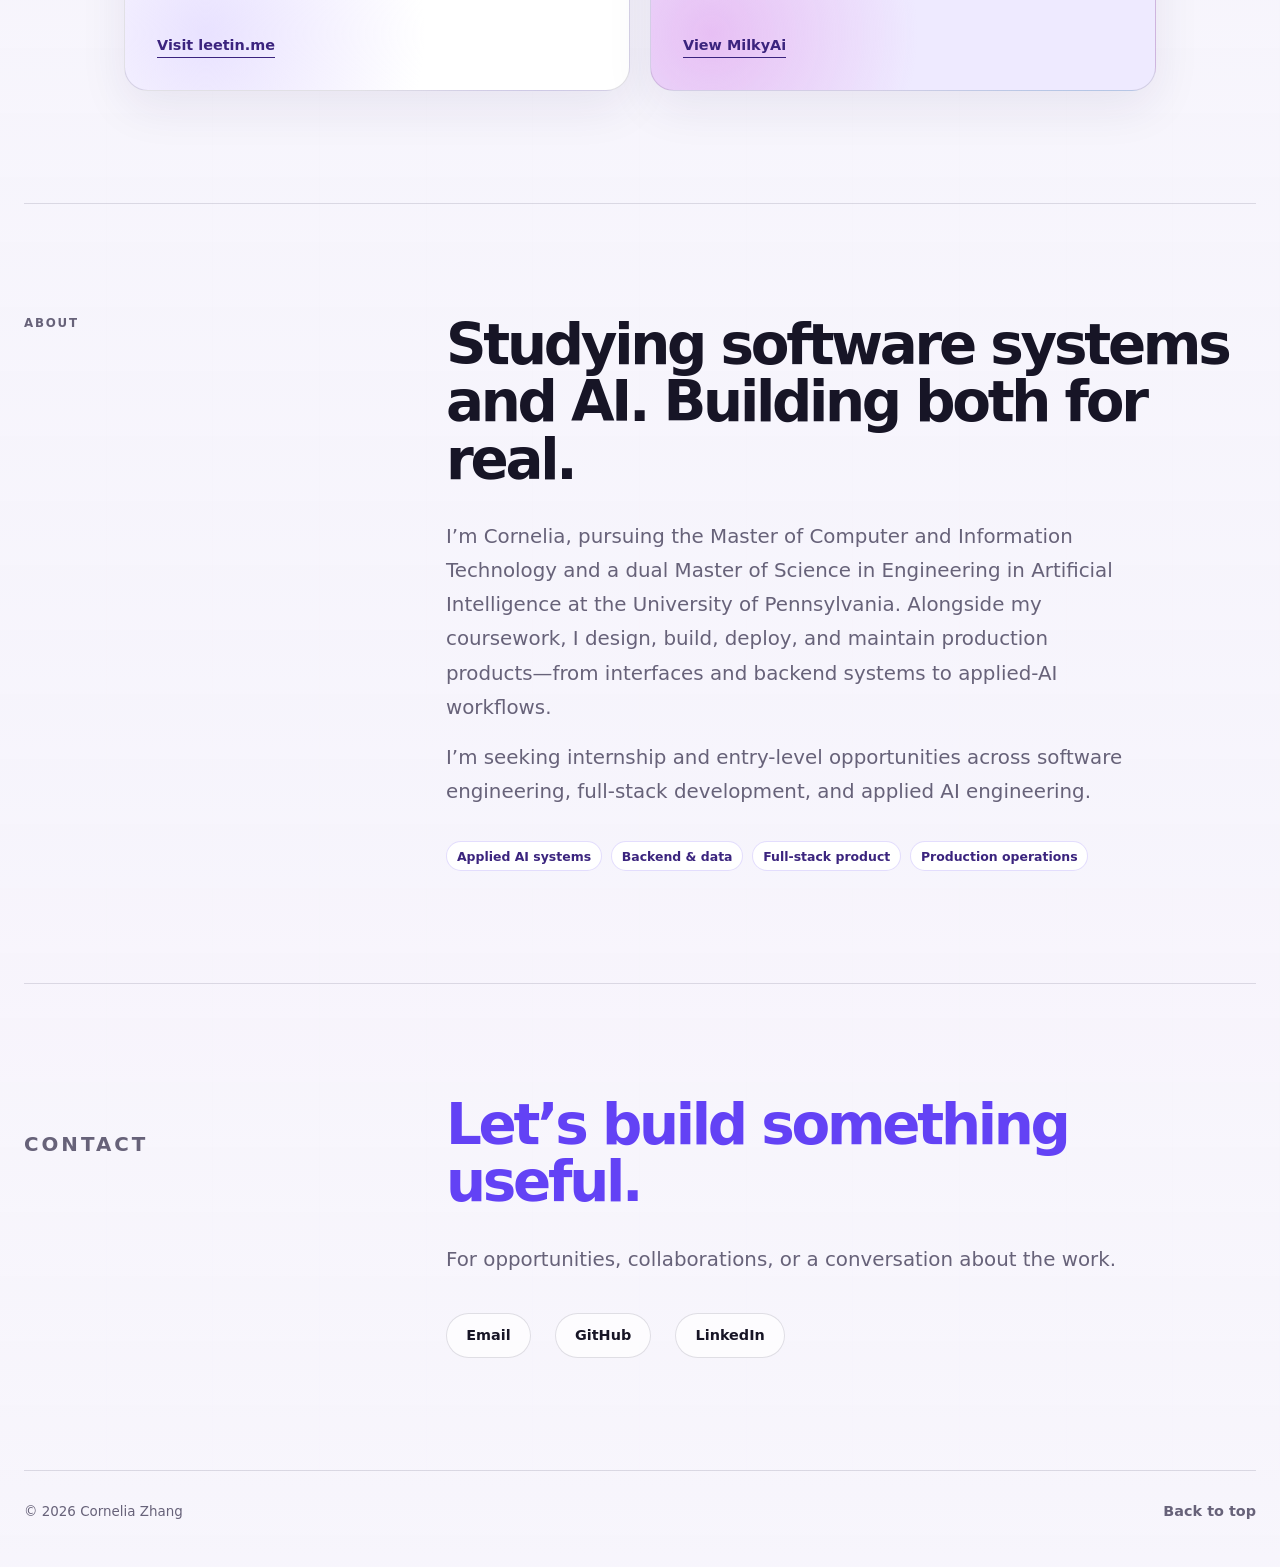
==== commit d714ab1b: "Replace monogram with name wordmark" ====
--- a/index.html
+++ b/index.html
@@ -14,7 +14,7 @@
     <div class="ambient ambient-two" aria-hidden="true"></div>
 
     <header class="site-header">
-      <a class="wordmark" href="#top" aria-label="Cornelia Zhang, home"><span>CZ</span></a>
+      <p class="wordmark">Cornelia Zhang<span aria-hidden="true">.</span></p>
       <nav aria-label="Primary navigation">
         <a href="#work">Work</a>
         <a href="#about">About</a>
--- a/styles.css
+++ b/styles.css
@@ -35,20 +35,15 @@
 .site-header { display: flex; align-items: center; justify-content: space-between; padding-top: 1.75rem; }
 
 .wordmark {
-  display: grid;
-  width: 2.75rem;
-  height: 2.75rem;
-  place-items: center;
-  border-radius: 0.85rem;
-  background: var(--ink);
-  color: var(--white);
-  font-size: 0.8rem;
-  font-weight: 750;
-  letter-spacing: -0.03em;
-  transition: transform 180ms ease, background-color 180ms ease;
-}
-
-.wordmark:hover { transform: rotate(-4deg); background: var(--violet); }
+  margin: 0;
+  color: var(--ink);
+  font-size: clamp(1rem, 1.4vw, 1.15rem);
+  font-weight: 690;
+  letter-spacing: -0.045em;
+  line-height: 1;
+}
+
+.wordmark span { color: var(--violet); }
 nav, .contact-links { display: flex; align-items: center; gap: 1.5rem; }
 nav a, footer a { position: relative; font-size: 0.9rem; font-weight: 650; }
 
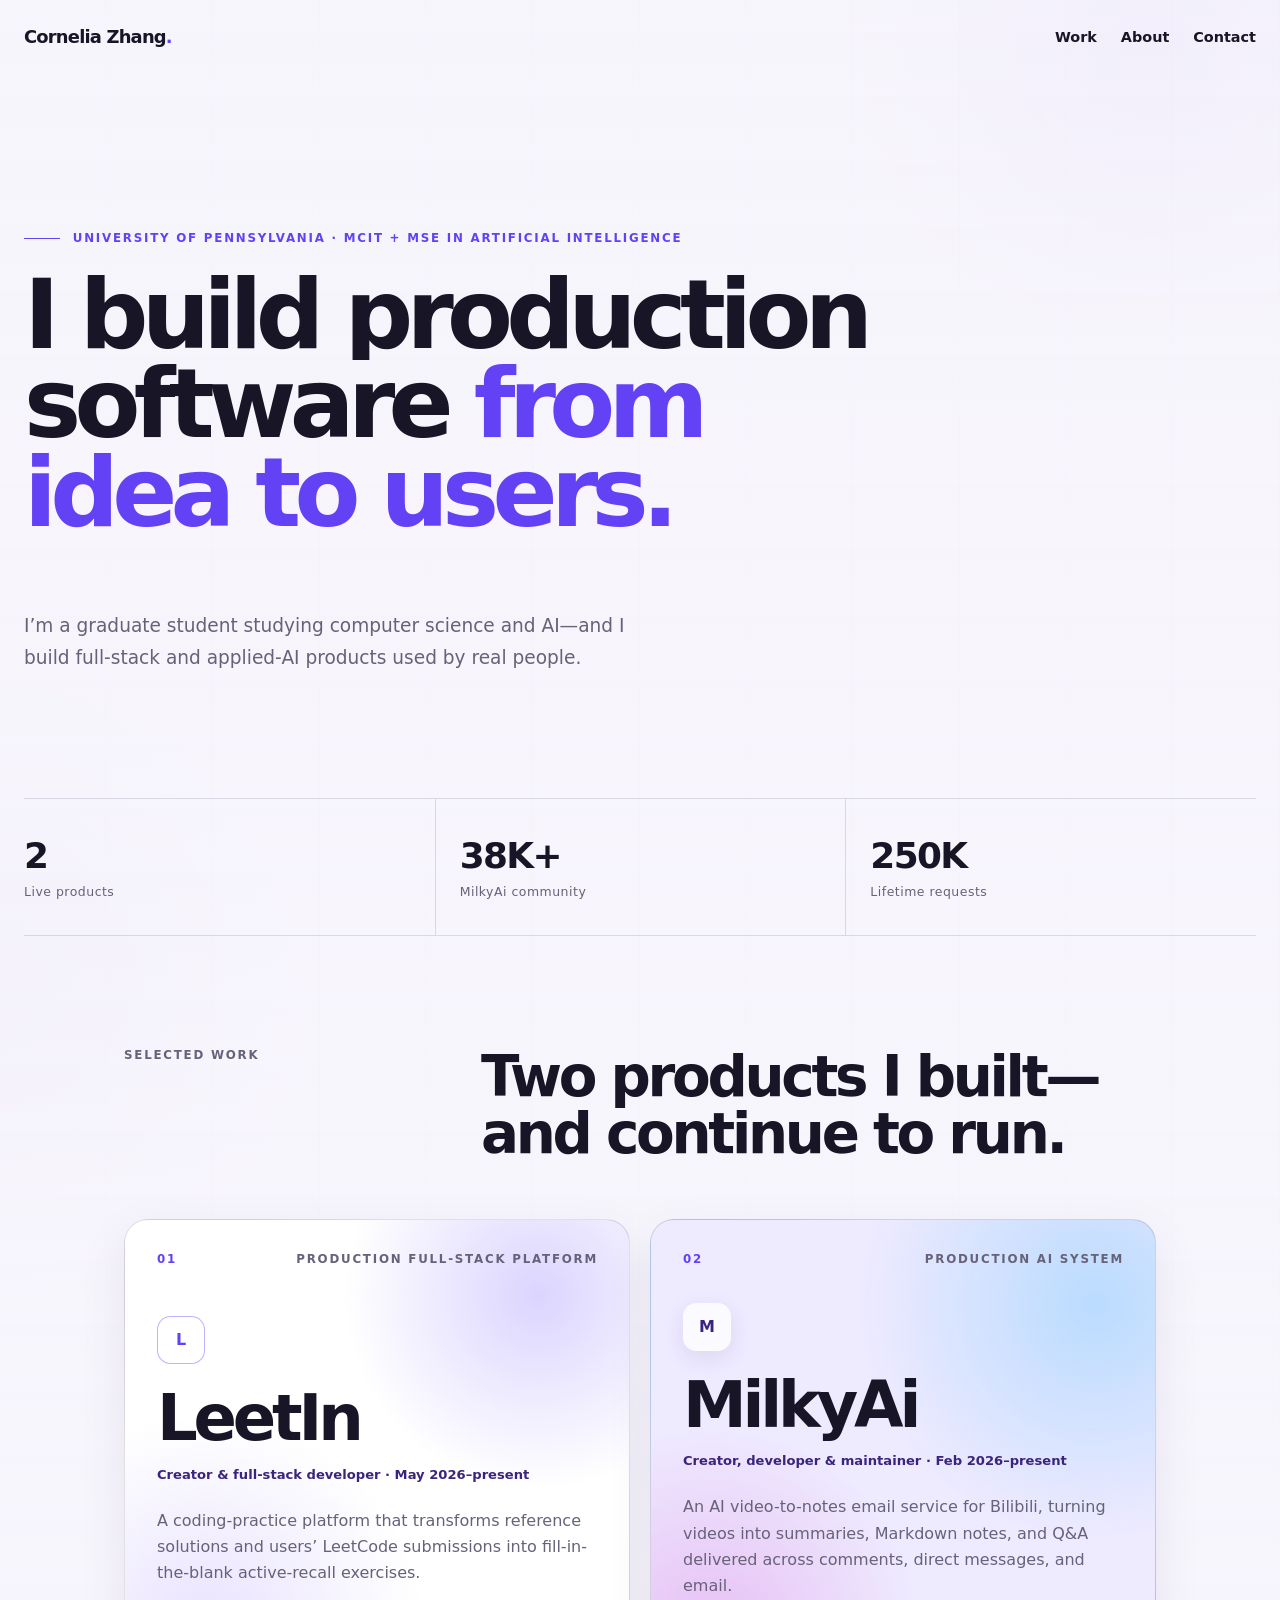
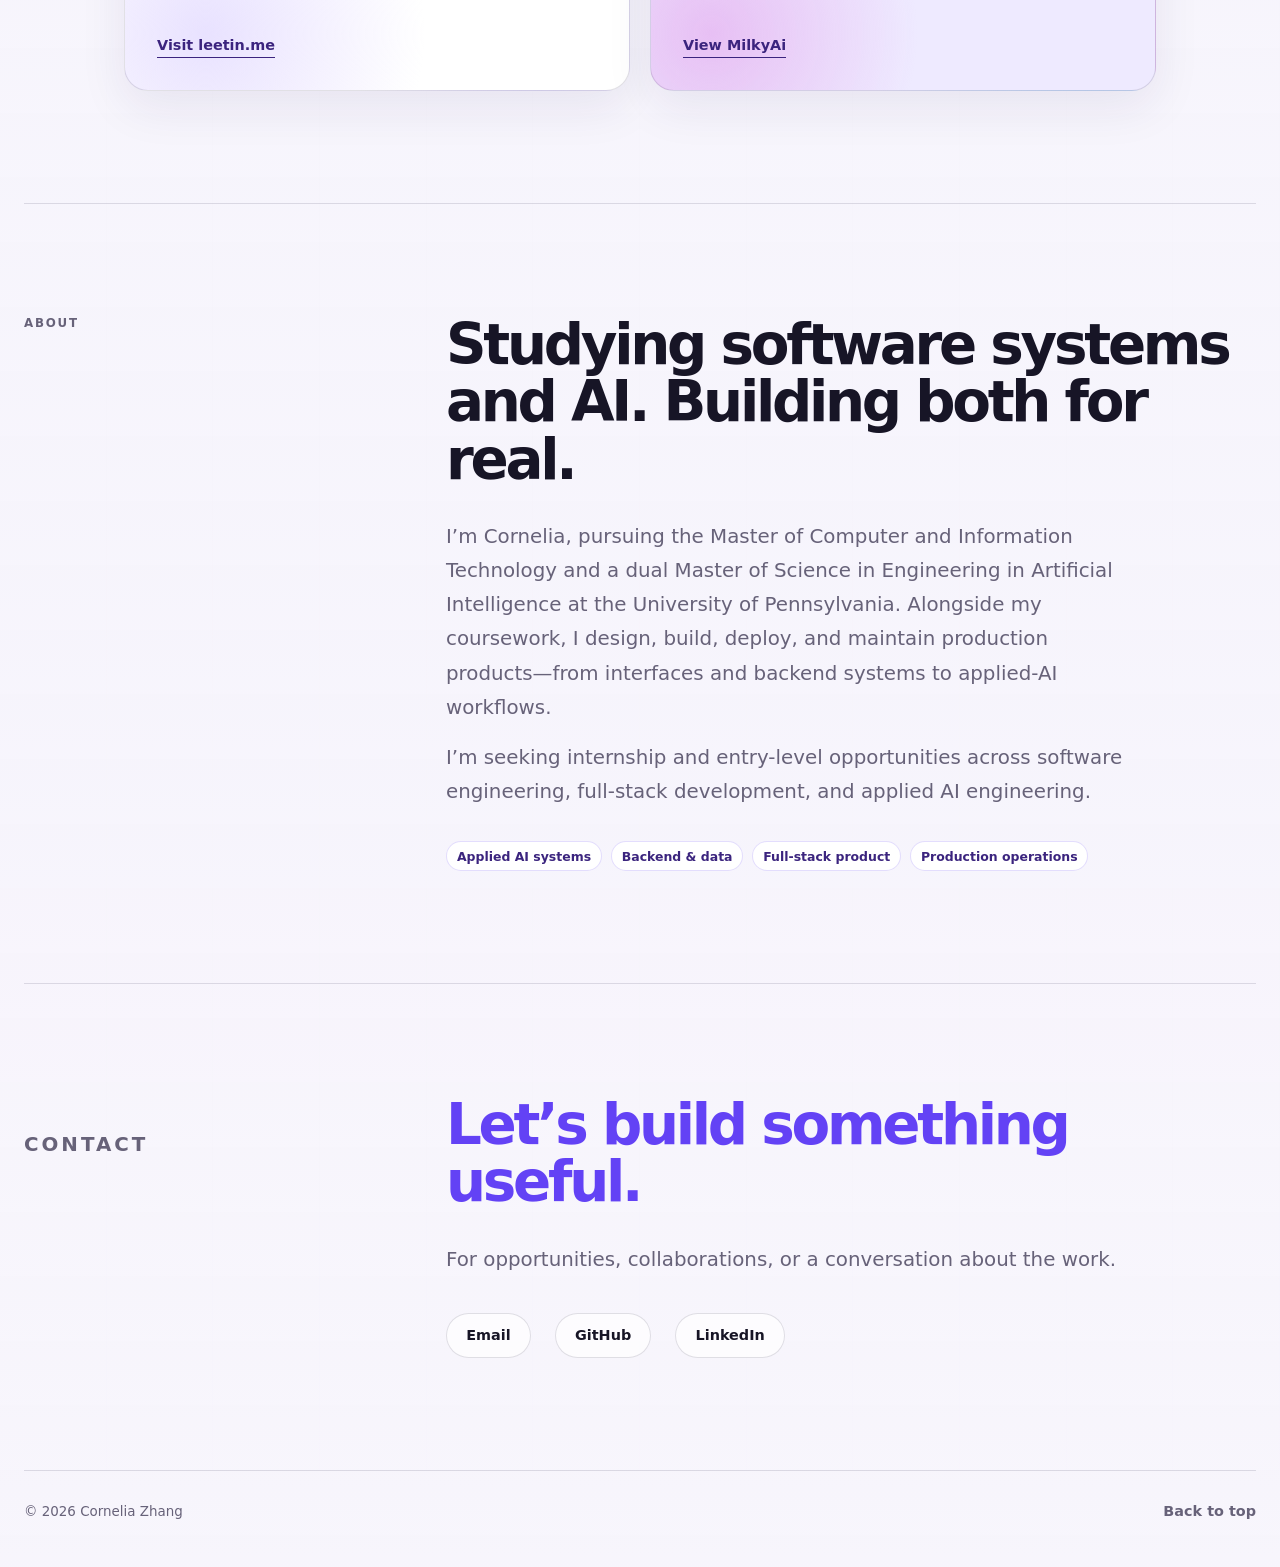
==== commit 775054a4: "Add layered hero entrance animation" ====
--- a/index.html
+++ b/index.html
@@ -25,7 +25,11 @@
     <main id="top">
       <section class="hero" aria-labelledby="hero-title">
         <p class="kicker">University of Pennsylvania · MCIT + MSE in Artificial Intelligence</p>
-        <h1 id="hero-title">I build production software <span>from idea to users.</span></h1>
+        <h1 id="hero-title">
+          <span class="hero-line"><span>I build production</span></span>
+          <span class="hero-line"><span>software <span class="hero-accent">from</span></span></span>
+          <span class="hero-line"><span class="hero-accent">idea to users.</span></span>
+        </h1>
         <div class="hero-footer">
           <p>I’m a graduate student studying computer science and AI—and I build full-stack and applied-AI products used by real people.</p>
         </div>
--- a/styles.css
+++ b/styles.css
@@ -81,6 +81,12 @@
 .kicker { display: flex; align-items: center; gap: 0.8rem; color: var(--violet); }
 .kicker::before { width: 2.25rem; height: 1px; background: currentColor; content: ""; }
 
+.hero .kicker {
+  opacity: 0;
+  transform: translateX(-0.75rem);
+  animation: hero-kicker-in 560ms cubic-bezier(0.16, 1, 0.3, 1) 80ms forwards;
+}
+
 h1 {
   max-width: 13ch;
   margin: 1.6rem 0 0;
@@ -90,7 +96,17 @@
   line-height: 0.93;
 }
 
-h1 span { color: var(--violet); }
+.hero-line { display: block; overflow: hidden; }
+.hero-line > span {
+  display: block;
+  opacity: 0;
+  transform: translateY(112%);
+  animation: hero-line-in 760ms cubic-bezier(0.16, 1, 0.3, 1) forwards;
+}
+.hero-line:nth-child(1) > span { animation-delay: 170ms; }
+.hero-line:nth-child(2) > span { animation-delay: 270ms; }
+.hero-line:nth-child(3) > span { animation-delay: 370ms; }
+.hero-accent { color: var(--violet); }
 
 .hero-footer {
   max-width: 38rem;
@@ -98,6 +114,23 @@
 }
 
 .hero-footer p { max-width: 38rem; margin: 0; color: var(--muted); font-size: clamp(1rem, 1.5vw, 1.16rem); line-height: 1.7; }
+.hero-footer p {
+  opacity: 0;
+  transform: translateY(0.75rem);
+  animation: hero-copy-in 620ms cubic-bezier(0.16, 1, 0.3, 1) 620ms forwards;
+}
+
+@keyframes hero-kicker-in {
+  to { opacity: 1; transform: translateX(0); }
+}
+
+@keyframes hero-line-in {
+  to { opacity: 1; transform: translateY(0); }
+}
+
+@keyframes hero-copy-in {
+  to { opacity: 1; transform: translateY(0); }
+}
 
 .impact {
   display: grid;
@@ -301,4 +334,9 @@
 @media (prefers-reduced-motion: reduce) {
   html { scroll-behavior: auto; }
   *, *::before, *::after { transition-duration: 0.01ms !important; }
-}
+  .hero .kicker, .hero-line > span, .hero-footer p {
+    opacity: 1;
+    transform: none;
+    animation: none;
+  }
+}
